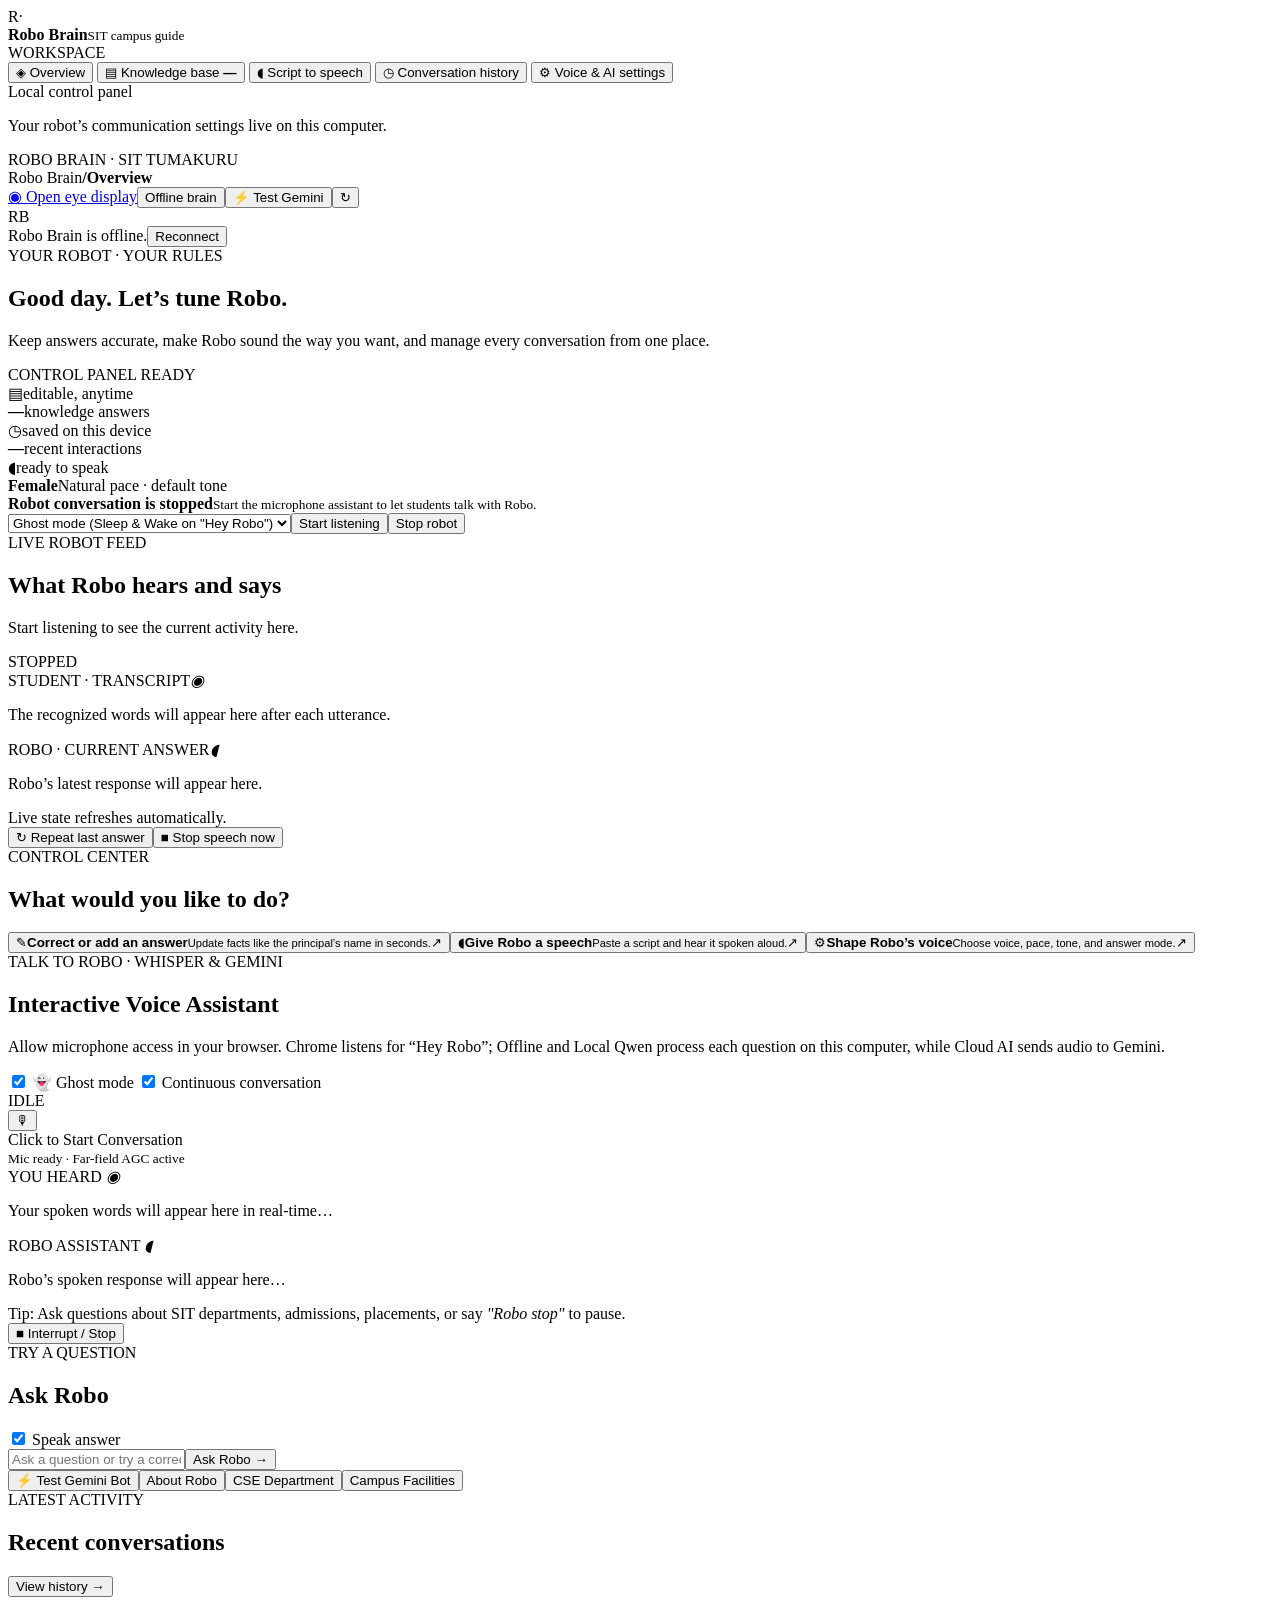
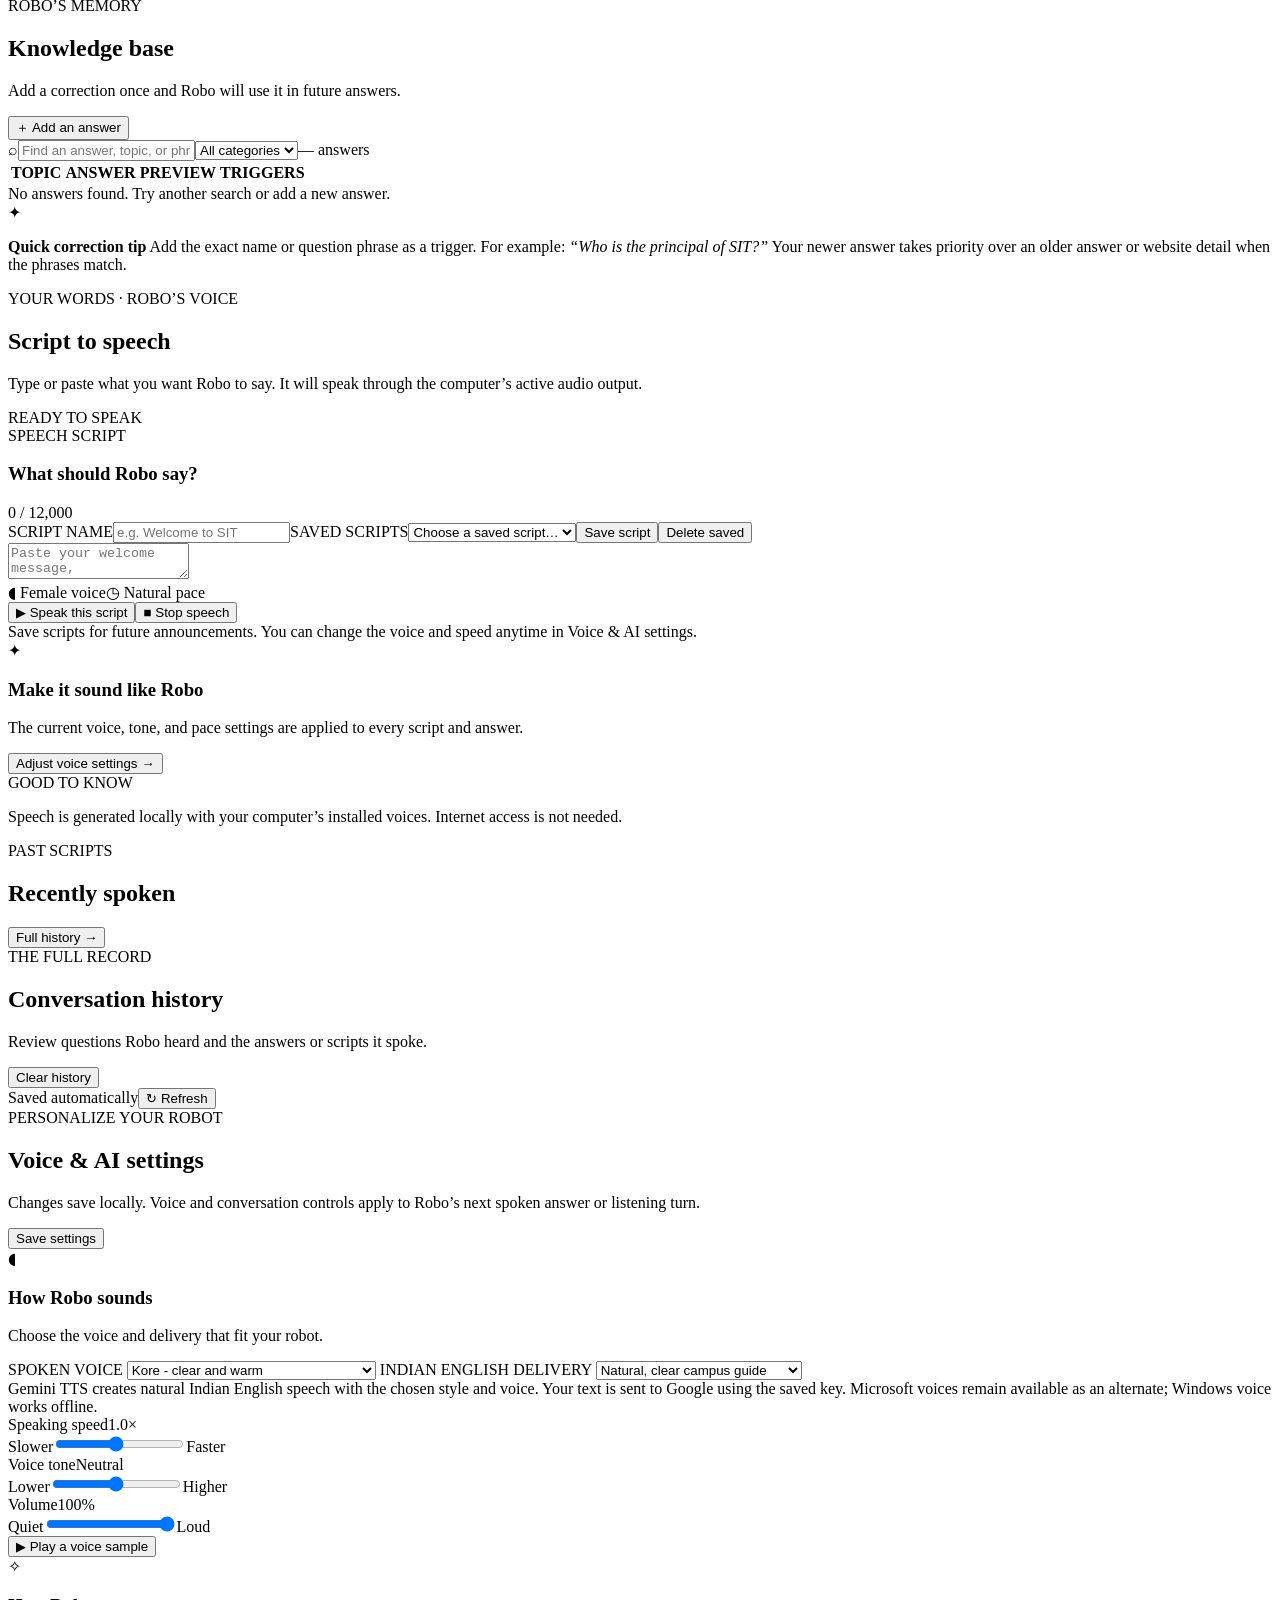
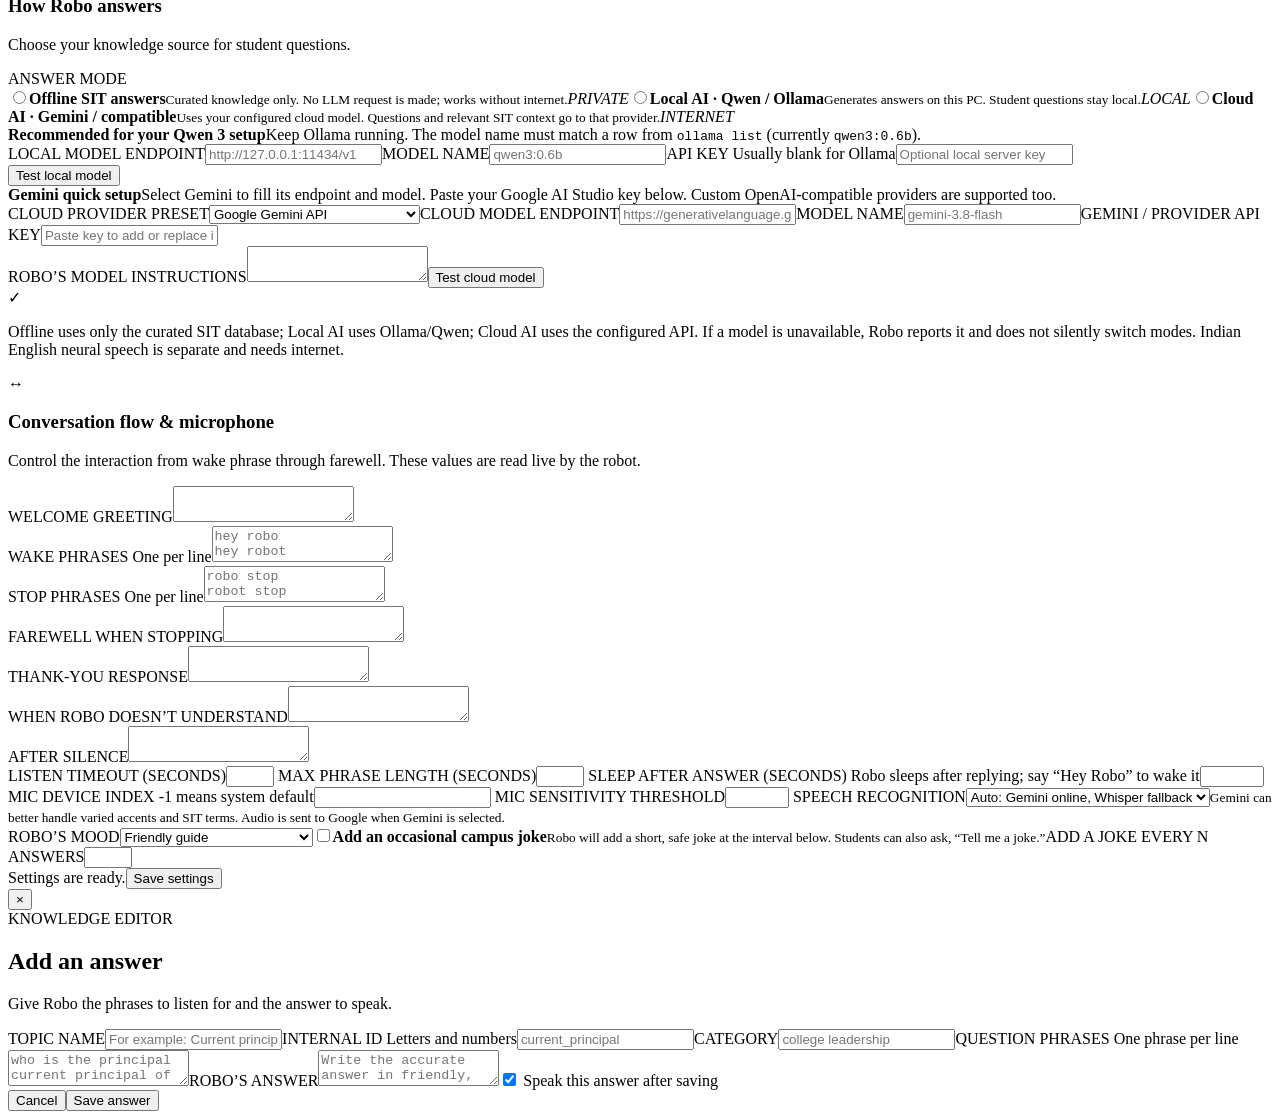
==== web/index.html @ 5201b81a "Fix browser microphone flow for local modes" ====
<!doctype html>
<html lang="en">
<head>
  <meta charset="utf-8">
  <meta name="viewport" content="width=device-width, initial-scale=1">
  <meta name="theme-color" content="#f4f7fb">
  <title>Robo Brain · SIT Campus Guide</title>
  <link rel="preconnect" href="https://fonts.googleapis.com">
  <link rel="preconnect" href="https://fonts.gstatic.com" crossorigin>
  <link href="https://fonts.googleapis.com/css2?family=Inter:wght@400;500;600;700;800&display=swap" rel="stylesheet">
  <link rel="stylesheet" href="/styles.css">
  <link rel="stylesheet" href="/theme.css">
</head>
<body>
  <div class="shell">
    <aside class="sidebar">
      <div class="brand"><div class="brand-mark">R<span>·</span></div><div><strong>Robo Brain</strong><small>SIT campus guide</small></div></div>
      <div class="side-label">WORKSPACE</div>
      <nav class="nav">
        <button class="nav-item active" data-page="overview"><span class="nav-icon">◈</span> Overview</button>
        <button class="nav-item" data-page="knowledge"><span class="nav-icon">▤</span> Knowledge base <b id="knowledge-nav-count">—</b></button>
        <button class="nav-item" data-page="speak"><span class="nav-icon">◖</span> Script to speech</button>
        <button class="nav-item" data-page="history"><span class="nav-icon">◷</span> Conversation history</button>
        <button class="nav-item" data-page="settings"><span class="nav-icon">⚙</span> Voice & AI settings</button>
      </nav>
      <div class="sidebar-bottom"><div class="local-mark"><i></i> Local control panel</div><p>Your robot’s communication settings live on this computer.</p><div class="sidebar-foot">ROBO BRAIN <span>·</span> SIT TUMAKURU</div></div>
    </aside>

    <main class="main">
      <header class="topbar"><div class="crumb"><span>Robo Brain</span><b>/</b><strong id="crumb-page">Overview</strong></div><div class="top-actions"><a class="secondary-button" href="/eyes" target="_blank" rel="noopener">◉ Open eye display</a><button class="mode-badge" id="mode-badge" title="Click to switch between Online (Gemini AI) and Offline mode"><i></i> Offline brain</button><button class="quick-test-btn" id="quick-test-gemini-btn" title="Send a live test ping to Gemini API">⚡ Test Gemini</button><button class="icon-button" id="refresh-btn" title="Refresh dashboard">↻</button><div class="avatar">RB</div></div></header>
      <div class="connection-banner hidden" id="connection-banner" role="status"><span class="connection-led"></span><span id="connection-message">Robo Brain is offline.</span><button id="connection-retry" type="button">Reconnect</button></div>
      <div class="content">
        <section class="page active" id="page-overview">
          <div class="welcome-row"><div><div class="eyebrow">YOUR ROBOT · YOUR RULES</div><h1>Good day. <span>Let’s tune Robo.</span></h1><p class="lead">Keep answers accurate, make Robo sound the way you want, and manage every conversation from one place.</p></div><div class="orb-wrap"><div class="orb"><div class="orb-eye left"></div><div class="orb-eye right"></div><div class="orb-smile"></div></div><span class="orb-tag" id="robot-status-badge"><i></i> CONTROL PANEL READY</span></div></div>

          <div class="stat-grid"><article class="stat-card"><div class="stat-top"><span class="stat-icon lavender">▤</span><span class="stat-note">editable, anytime</span></div><strong id="stat-knowledge">—</strong><span>knowledge answers</span><div class="stat-line"><i></i></div></article><article class="stat-card"><div class="stat-top"><span class="stat-icon mint">◷</span><span class="stat-note">saved on this device</span></div><strong id="stat-history">—</strong><span>recent interactions</span><div class="stat-line mint-line"><i></i></div></article><article class="stat-card"><div class="stat-top"><span class="stat-icon peach">◖</span><span class="stat-note">ready to speak</span></div><strong id="stat-voice">Female</strong><span id="stat-voice-detail">Natural pace · default tone</span><div class="stat-line peach-line"><i></i></div></article></div>
          <div class="runtime-card"><div class="runtime-indicator" id="runtime-indicator"><span></span></div><div class="runtime-copy"><strong id="runtime-title">Robot conversation is stopped</strong><small id="runtime-detail">Start the microphone assistant to let students talk with Robo.</small></div><select id="robot-run-mode" aria-label="Robot listening mode"><option value="ghost" selected>Ghost mode (Sleep &amp; Wake on "Hey Robo")</option><option value="voice">Hands-free voice</option><option value="ptt">Push to talk</option></select><button class="primary-button" id="robot-start">Start listening</button><button class="secondary-button hidden" id="robot-stop">Stop robot</button></div>
          <div class="live-monitor"><div class="live-monitor-head"><div><div class="eyebrow">LIVE ROBOT FEED</div><h2>What Robo hears and says</h2><p id="live-detail">Start listening to see the current activity here.</p></div><div class="live-phase" id="live-phase"><i></i><span>STOPPED</span></div></div><div class="live-columns"><article class="live-pane"><div class="live-pane-label"><span>STUDENT · TRANSCRIPT</span><i>◉</i></div><p id="live-transcript">The recognized words will appear here after each utterance.</p></article><article class="live-pane answer-pane"><div class="live-pane-label"><span>ROBO · CURRENT ANSWER</span><i>◖</i></div><strong id="live-title"></strong><p id="live-answer">Robo’s latest response will appear here.</p></article></div><div class="live-monitor-actions"><span id="live-updated">Live state refreshes automatically.</span><div class="live-actions"><button class="secondary-button hidden" id="repeat-answer">↻ Repeat last answer</button><button class="danger-button hidden" id="abort-speech">■ Stop speech now</button></div></div></div>
          <div class="section-head"><div><div class="eyebrow">CONTROL CENTER</div><h2>What would you like to do?</h2></div></div>
          <div class="action-grid"><button class="action-card" data-go="knowledge"><span class="action-icon violet">✎</span><span><strong>Correct or add an answer</strong><small>Update facts like the principal’s name in seconds.</small></span><span class="arrow">↗</span></button><button class="action-card" data-go="speak"><span class="action-icon blue">◖</span><span><strong>Give Robo a speech</strong><small>Paste a script and hear it spoken aloud.</small></span><span class="arrow">↗</span></button><button class="action-card" data-go="settings"><span class="action-icon coral">⚙</span><span><strong>Shape Robo’s voice</strong><small>Choose voice, pace, tone, and answer mode.</small></span><span class="arrow">↗</span></button></div>
                    <div class="voice-assistant-card" id="voice-assistant-card">
            <div class="voice-card-head">
              <div>
                <div class="eyebrow">TALK TO ROBO · WHISPER &amp; GEMINI</div>
                <h2>Interactive Voice Assistant</h2>
                <p>Allow microphone access in your browser. Chrome listens for “Hey Robo”; Offline and Local Qwen process each question on this computer, while Cloud AI sends audio to Gemini.</p>
              </div>
              <div class="voice-header-actions">
                <label class="ghost-toggle" title="Sleep silently until 'Hey Robo' is detected">
                  <input type="checkbox" id="ghost-mode-toggle" checked>
                  <span class="toggle-track"></span> 👻 Ghost mode
                </label>
                <label class="continuous-toggle" title="Keep conversation active without clicking">
                  <input type="checkbox" id="continuous-voice-toggle" checked>
                  <span class="toggle-track"></span> Continuous conversation
                </label>
                <div class="voice-badge" id="voice-status-badge"><i></i> <span>IDLE</span></div>
              </div>
            </div>

            <div class="voice-center">
              <button class="voice-mic-hero" id="voice-mic-hero" aria-label="Microphone Voice Assistant">
                <div class="voice-mic-rings"></div>
                <div class="voice-mic-core">
                  <span class="voice-mic-icon">🎙</span>
                </div>
              </button>
              <div class="voice-status-label" id="voice-status-label">Click to Start Conversation</div>
              <div class="voice-vu-container" id="voice-vu-container" title="Audio sensitivity / Far-field speech level">
                <div class="voice-vu-meter"><div class="voice-vu-fill" id="voice-vu-fill"></div></div>
                <small id="voice-vu-text">Mic ready · Far-field AGC active</small>
              </div>
            </div>

            <div class="voice-bubbles">
              <div class="voice-bubble user-bubble" id="voice-user-bubble">
                <div class="bubble-tag"><span>YOU HEARD</span> <i>◉</i></div>
                <p id="voice-user-text">Your spoken words will appear here in real-time…</p>
              </div>
              <div class="voice-bubble bot-bubble" id="voice-bot-bubble">
                <div class="bubble-tag"><span>ROBO ASSISTANT</span> <i>◖</i></div>
                <p id="voice-bot-text">Robo’s spoken response will appear here…</p>
                <div class="voice-speaking-wave hidden" id="voice-speaking-wave">
                  <span></span><span></span><span></span><span></span><span></span>
                </div>
              </div>
            </div>

            <div class="voice-bottom-bar">
              <div class="voice-hint">Tip: Ask questions about SIT departments, admissions, placements, or say <em>"Robo stop"</em> to pause.</div>
              <div class="voice-actions-row">
                <button class="danger-button hidden" id="voice-interrupt-btn">■ Interrupt / Stop</button>
              </div>
            </div>
            <audio id="voice-player" preload="auto" class="hidden"></audio>
          </div>

          <div class="quick-chat"><div class="quick-chat-head"><div><div class="eyebrow">TRY A QUESTION</div><h2>Ask Robo</h2></div><label class="speak-toggle"><input type="checkbox" id="ask-speak" checked><span class="toggle-track"></span> Speak answer</label></div><form id="ask-form"><input id="ask-input" autocomplete="off" placeholder="Ask a question or try a correction…"><button class="primary-button" id="ask-button">Ask Robo <span>→</span></button></form><div class="quick-ask-pills"><button type="button" class="quick-chip highlight" id="ask-test-gemini-btn">⚡ Test Gemini Bot</button><button type="button" class="quick-chip" data-q="What is Robo's purpose as SIT campus guide?">About Robo</button><button type="button" class="quick-chip" data-q="Tell me about CSE department at SIT Tumakuru">CSE Department</button><button type="button" class="quick-chip" data-q="What are key facilities available at SIT Tumakuru?">Campus Facilities</button></div><div class="ask-result hidden" id="ask-result"></div></div>
          <div class="section-head history-head"><div><div class="eyebrow">LATEST ACTIVITY</div><h2>Recent conversations</h2></div><button class="text-link" data-go="history">View history <span>→</span></button></div>
          <div class="recent-list" id="recent-list"></div>
        </section>

        <section class="page" id="page-knowledge">
          <div class="page-heading"><div><div class="eyebrow">ROBO’S MEMORY</div><h1>Knowledge base</h1><p class="lead">Add a correction once and Robo will use it in future answers.</p></div><button class="primary-button" id="add-entry">＋ Add an answer</button></div>
          <div class="toolbar"><label class="searchbox"><span>⌕</span><input id="knowledge-search" placeholder="Find an answer, topic, or phrase…"></label><select id="category-filter"><option value="">All categories</option></select><span class="result-count" id="result-count">— answers</span></div>
          <div class="table-wrap"><table><thead><tr><th>TOPIC</th><th>ANSWER PREVIEW</th><th>TRIGGERS</th><th></th></tr></thead><tbody id="knowledge-rows"></tbody></table><div class="empty-state hidden" id="knowledge-empty">No answers found. Try another search or add a new answer.</div></div>
          <div class="tip-card"><span>✦</span><p><strong>Quick correction tip</strong> Add the exact name or question phrase as a trigger. For example: <em>“Who is the principal of SIT?”</em> Your newer answer takes priority over an older answer or website detail when the phrases match.</p></div>
        </section>

        <section class="page" id="page-speak">
          <div class="page-heading"><div><div class="eyebrow">YOUR WORDS · ROBO’S VOICE</div><h1>Script to speech</h1><p class="lead">Type or paste what you want Robo to say. It will speak through the computer’s active audio output.</p></div><span class="script-pill"><i></i> READY TO SPEAK</span></div>
          <div class="speech-layout"><div class="speech-card"><div class="card-head"><div><span class="card-kicker">SPEECH SCRIPT</span><h3>What should Robo say?</h3></div><span class="char-count" id="char-count">0 / 12,000</span></div><div class="saved-script-tools"><label class="script-name-field"><span class="field-label">SCRIPT NAME</span><input class="text-input" id="script-name" maxlength="120" placeholder="e.g. Welcome to SIT"></label><label class="script-name-field"><span class="field-label">SAVED SCRIPTS</span><select class="text-input" id="saved-scripts"><option value="">Choose a saved script…</option></select></label><button class="secondary-button" id="save-script">Save script</button><button class="secondary-button" id="delete-script">Delete saved</button></div><textarea id="speech-text" maxlength="12000" placeholder="Paste your welcome message, announcement, event script, or any text you want Robo to say…"></textarea><div class="speech-controls"><div class="speech-meta"><span>◖ <span id="speech-voice-name">Female voice</span></span><span>◷ <span id="speech-speed-name">Natural pace</span></span></div><button class="primary-button speak-button" id="speak-script"><span>▶</span> Speak this script</button><button class="danger-button hidden" id="abort-script-speech">■ Stop speech</button></div><div class="speech-hint">Save scripts for future announcements. You can change the voice and speed anytime in Voice & AI settings.</div></div><aside class="speech-side"><div class="side-card"><span class="side-card-icon">✦</span><h3>Make it sound like Robo</h3><p>The current voice, tone, and pace settings are applied to every script and answer.</p><button class="text-link" data-go="settings">Adjust voice settings <span>→</span></button></div><div class="side-card pale"><div class="eyebrow">GOOD TO KNOW</div><p>Speech is generated locally with your computer’s installed voices. Internet access is not needed.</p></div></aside></div>
          <div class="section-head history-head"><div><div class="eyebrow">PAST SCRIPTS</div><h2>Recently spoken</h2></div><button class="text-link" data-go="history">Full history <span>→</span></button></div><div class="recent-list" id="script-recent-list"></div>
        </section>

        <section class="page" id="page-history">
          <div class="page-heading"><div><div class="eyebrow">THE FULL RECORD</div><h1>Conversation history</h1><p class="lead">Review questions Robo heard and the answers or scripts it spoke.</p></div><button class="secondary-button" id="clear-history">Clear history</button></div>
          <div class="history-toolbar"><span class="history-live"><i></i> Saved automatically</span><button class="icon-button" id="history-refresh">↻ Refresh</button></div>
          <div class="history-list" id="history-list"></div>
        </section>

        <section class="page" id="page-settings">
          <div class="page-heading"><div><div class="eyebrow">PERSONALIZE YOUR ROBOT</div><h1>Voice & AI settings</h1><p class="lead">Changes save locally. Voice and conversation controls apply to Robo’s next spoken answer or listening turn.</p></div><button class="primary-button" id="save-settings">Save settings</button></div>
          <div class="settings-grid">
            <article class="settings-card"><div class="settings-title"><span class="action-icon blue">◖</span><div><h3>How Robo sounds</h3><p>Choose the voice and delivery that fit your robot.</p></div></div>
              <label class="field-label" for="tts-voice">SPOKEN VOICE</label>
              <select class="text-input" id="tts-voice">
                <optgroup label="Gemini natural voices">
                  <option value="gemini:Kore">Kore - clear and warm</option><option value="gemini:Aoede">Aoede - gentle and breezy</option><option value="gemini:Charon">Charon - composed and informative</option><option value="gemini:Puck">Puck - friendly and upbeat</option><option value="gemini:Zephyr">Zephyr - bright and clear</option><option value="gemini:Sulafat">Sulafat - warm and steady</option><option value="gemini:Schedar">Schedar - even and calm</option><option value="gemini:Achird">Achird - friendly and natural</option>
                </optgroup>
                <optgroup label="Microsoft Indian English voices">
                  <option value="edge:en-IN-AaravNeural" data-gender="male">Aarav - Male</option><option value="edge:en-IN-AashiNeural" data-gender="female">Aashi - Female</option><option value="edge:en-IN-AartiNeural" data-gender="female">Aarti - Female</option><option value="edge:en-IN-AnanyaNeural" data-gender="female">Ananya - Female</option><option value="edge:en-IN-ArjunNeural" data-gender="male">Arjun - Male</option><option value="edge:en-IN-KavyaNeural" data-gender="female">Kavya - Female</option><option value="edge:en-IN-KunalNeural" data-gender="male">Kunal - Male</option><option value="edge:en-IN-NeerjaNeural" data-gender="female">Neerja - Female</option><option value="edge:en-IN-PrabhatNeural" data-gender="male">Prabhat - Male</option><option value="edge:en-IN-RehaanNeural" data-gender="male">Rehaan - Male</option>
                </optgroup>
                <option value="system">Windows system voice - Offline</option>
              </select>
              <label class="field-label" for="tts-style">INDIAN ENGLISH DELIVERY</label>
              <select class="text-input" id="tts-style"><option value="indian_clear">Natural, clear campus guide</option><option value="indian_warm">Warm and conversational</option><option value="campus_formal">Formal campus announcement</option><option value="indian_cheerful">Cheerful welcome</option></select>
              <div class="field-help">Gemini TTS creates natural Indian English speech with the chosen style and voice. Your text is sent to Google using the saved key. Microsoft voices remain available as an alternate; Windows voice works offline.</div>
              <div class="range-field"><div class="range-head"><label for="speed-range">Speaking speed</label><span class="range-value" id="speed-value">1.0×</span></div><div class="range-labels"><span>Slower</span><input id="speed-range" type="range" min="0.65" max="1.4" step="0.05" value="1"><span>Faster</span></div></div>
              <div class="range-field"><div class="range-head"><label for="pitch-range">Voice tone</label><span class="range-value" id="pitch-value">Neutral</span></div><div class="range-labels"><span>Lower</span><input id="pitch-range" type="range" min="-10" max="10" step="1" value="0"><span>Higher</span></div></div>
              <div class="range-field"><div class="range-head"><label for="volume-range">Volume</label><span class="range-value" id="volume-value">100%</span></div><div class="range-labels"><span>Quiet</span><input id="volume-range" type="range" min="20" max="100" step="5" value="100"><span>Loud</span></div></div>
              <button class="outline-button" id="test-voice">▶ Play a voice sample</button>
            </article>
            <article class="settings-card"><div class="settings-title"><span class="action-icon coral">✧</span><div><h3>How Robo answers</h3><p>Choose your knowledge source for student questions.</p></div></div>
              <label class="field-label">ANSWER MODE</label><div class="mode-options"><label class="mode-option"><input type="radio" name="answer-mode" value="offline"><span><b>Offline SIT answers</b><small>Curated knowledge only. No LLM request is made; works without internet.</small></span><em>PRIVATE</em></label><label class="mode-option"><input type="radio" name="answer-mode" value="local"><span><b>Local AI · Qwen / Ollama</b><small>Generates answers on this PC. Student questions stay local.</small></span><em>LOCAL</em></label><label class="mode-option"><input type="radio" name="answer-mode" value="online"><span><b>Cloud AI · Gemini / compatible</b><small>Uses your configured cloud model. Questions and relevant SIT context go to that provider.</small></span><em>INTERNET</em></label></div>
              <div id="local-fields" class="online-fields hidden"><div class="provider-callout local-callout"><b>Recommended for your Qwen 3 setup</b><span>Keep Ollama running. The model name must match a row from <code>ollama list</code> (currently <code>qwen3:0.6b</code>).</span></div><label class="field-label">LOCAL MODEL ENDPOINT</label><input id="local-url" class="text-input" placeholder="http://127.0.0.1:11434/v1"><label class="field-label">MODEL NAME</label><input id="local-model" class="text-input" placeholder="qwen3:0.6b"><label class="field-label">API KEY <span class="field-help">Usually blank for Ollama</span></label><input id="local-key" class="text-input" type="password" autocomplete="new-password" placeholder="Optional local server key"><div class="key-status" id="local-key-status"></div><button class="secondary-button" id="test-local">Test local model</button></div>
              <div id="online-fields" class="online-fields hidden"><div class="provider-callout"><b>Gemini quick setup</b><span>Select Gemini to fill its endpoint and model. Paste your Google AI Studio key below. Custom OpenAI-compatible providers are supported too.</span></div><label class="field-label">CLOUD PROVIDER PRESET</label><select id="cloud-provider" class="text-input"><option value="gemini">Google Gemini API</option><option value="custom">Custom OpenAI-compatible API</option></select><label class="field-label">CLOUD MODEL ENDPOINT</label><input id="online-url" class="text-input" placeholder="https://generativelanguage.googleapis.com/v1beta/openai"><label class="field-label">MODEL NAME</label><input id="online-model" class="text-input" placeholder="gemini-3.8-flash"><label class="field-label">GEMINI / PROVIDER API KEY</label><input id="online-key" class="text-input" type="password" autocomplete="new-password" placeholder="Paste key to add or replace it"><div class="key-status" id="key-status"></div><label class="field-label">ROBO’S MODEL INSTRUCTIONS</label><textarea class="prompt-input" id="system-prompt" maxlength="12000"></textarea><button class="secondary-button" id="test-online">Test cloud model</button></div>
              <div class="offline-note" id="offline-note"><span>✓</span><p>Offline uses only the curated SIT database; Local AI uses Ollama/Qwen; Cloud AI uses the configured API. If a model is unavailable, Robo reports it and does not silently switch modes. Indian English neural speech is separate and needs internet.</p></div>
            </article>
            <article class="settings-card conversation-settings"><div class="settings-title"><span class="action-icon violet">↔</span><div><h3>Conversation flow & microphone</h3><p>Control the interaction from wake phrase through farewell. These values are read live by the robot.</p></div></div>
              <div class="conversation-fields">
                <div><label class="field-label" for="welcome-text">WELCOME GREETING</label><textarea class="flow-input" id="welcome-text" maxlength="2000"></textarea></div>
                <div><label class="field-label" for="wake-phrases">WAKE PHRASES <span class="field-help">One per line</span></label><textarea class="flow-input short" id="wake-phrases" placeholder="hey robo&#10;hey robot"></textarea></div>
                <div><label class="field-label" for="stop-phrases">STOP PHRASES <span class="field-help">One per line</span></label><textarea class="flow-input short" id="stop-phrases" placeholder="robo stop&#10;robot stop"></textarea></div>
                <div><label class="field-label" for="farewell-text">FAREWELL WHEN STOPPING</label><textarea class="flow-input short" id="farewell-text" maxlength="2000"></textarea></div>
                <div><label class="field-label" for="thank-reply">THANK-YOU RESPONSE</label><textarea class="flow-input short" id="thank-reply" maxlength="2000"></textarea></div>
                <div><label class="field-label" for="no-match-reply">WHEN ROBO DOESN’T UNDERSTAND</label><textarea class="flow-input" id="no-match-reply" maxlength="2000"></textarea></div>
                <div><label class="field-label" for="pause-reply">AFTER SILENCE</label><textarea class="flow-input short" id="pause-reply" maxlength="2000"></textarea></div>
              </div>
              <div class="microphone-controls">
                <label><span class="field-label">LISTEN TIMEOUT (SECONDS)</span><input class="text-input" id="listen-timeout" type="number" min="2" max="30"></label>
                <label><span class="field-label">MAX PHRASE LENGTH (SECONDS)</span><input class="text-input" id="phrase-limit" type="number" min="2" max="30"></label>
                <label><span class="field-label">SLEEP AFTER ANSWER (SECONDS) <span class="field-help">Robo sleeps after replying; say “Hey Robo” to wake it</span></span><input class="text-input" id="sleep-after-answer" type="number" min="0" max="15" step="0.5"></label>
                <label><span class="field-label">MIC DEVICE INDEX <span class="field-help">-1 means system default</span></span><input class="text-input" id="mic-device" type="number" min="-1"></label>
                <label><span class="field-label">MIC SENSITIVITY THRESHOLD</span><input class="text-input" id="mic-threshold" type="number" min="50" max="4000"></label>
                <label><span class="field-label">SPEECH RECOGNITION</span><select class="text-input" id="transcription-provider"><option value="auto">Auto: Gemini online, Whisper fallback</option><option value="gemini">Gemini cloud transcription</option><option value="whisper">Whisper offline only</option></select><small class="endpoint-help">Gemini can better handle varied accents and SIT terms. Audio is sent to Google when Gemini is selected.</small></label>
              </div>
              <div class="personality-controls"><label class="field-label" for="robo-mood">ROBO’S MOOD</label><select id="robo-mood" class="text-input"><option value="friendly">Friendly guide</option><option value="cheerful">Cheerful and upbeat</option><option value="playful">Playful (campus-safe humor)</option></select><label class="humor-option"><input type="checkbox" id="humor-enabled"><span><strong>Add an occasional campus joke</strong><small>Robo will add a short, safe joke at the interval below. Students can also ask, “Tell me a joke.”</small></span></label><label class="field-label" for="humor-frequency">ADD A JOKE EVERY N ANSWERS</label><input class="text-input" id="humor-frequency" type="number" min="2" max="20"></div>
            </article>
          </div><div class="save-bar"><span id="save-status">Settings are ready.</span><button class="primary-button" id="save-settings-bottom">Save settings</button></div>
        </section>
      </div>
    </main>
  </div>
  <div class="modal-backdrop hidden" id="entry-modal"><form class="entry-modal" id="entry-form"><button type="button" class="modal-close" id="modal-close">×</button><div class="eyebrow">KNOWLEDGE EDITOR</div><h2 id="modal-title">Add an answer</h2><p class="modal-lead">Give Robo the phrases to listen for and the answer to speak.</p><input type="hidden" id="entry-original-id"><label class="field-label" for="entry-title">TOPIC NAME</label><input class="text-input" id="entry-title" required maxlength="120" placeholder="For example: Current principal"><label class="field-label" for="entry-id">INTERNAL ID <span class="field-help">Letters and numbers</span></label><input class="text-input" id="entry-id" required maxlength="80" pattern="[a-zA-Z0-9_-]{2,80}" placeholder="current_principal"><label class="field-label" for="entry-category">CATEGORY</label><input class="text-input" id="entry-category" maxlength="60" placeholder="college leadership"><label class="field-label" for="entry-keywords">QUESTION PHRASES <span class="field-help">One phrase per line</span></label><textarea class="keywords-input" id="entry-keywords" required placeholder="who is the principal&#10;current principal of SIT"></textarea><label class="field-label" for="entry-answer">ROBO’S ANSWER</label><textarea class="answer-input" id="entry-answer" required maxlength="5000" placeholder="Write the accurate answer in friendly, spoken language…"></textarea><label class="speak-toggle correction-speak"><input type="checkbox" id="speak-after-save" checked><span class="toggle-track"></span> Speak this answer after saving</label><div class="modal-actions"><button type="button" class="secondary-button" id="cancel-entry">Cancel</button><button type="submit" class="primary-button">Save answer</button></div></form></div>
  <div class="toast" id="toast"></div>
  <script src="/app.js"></script>
</body>
</html>
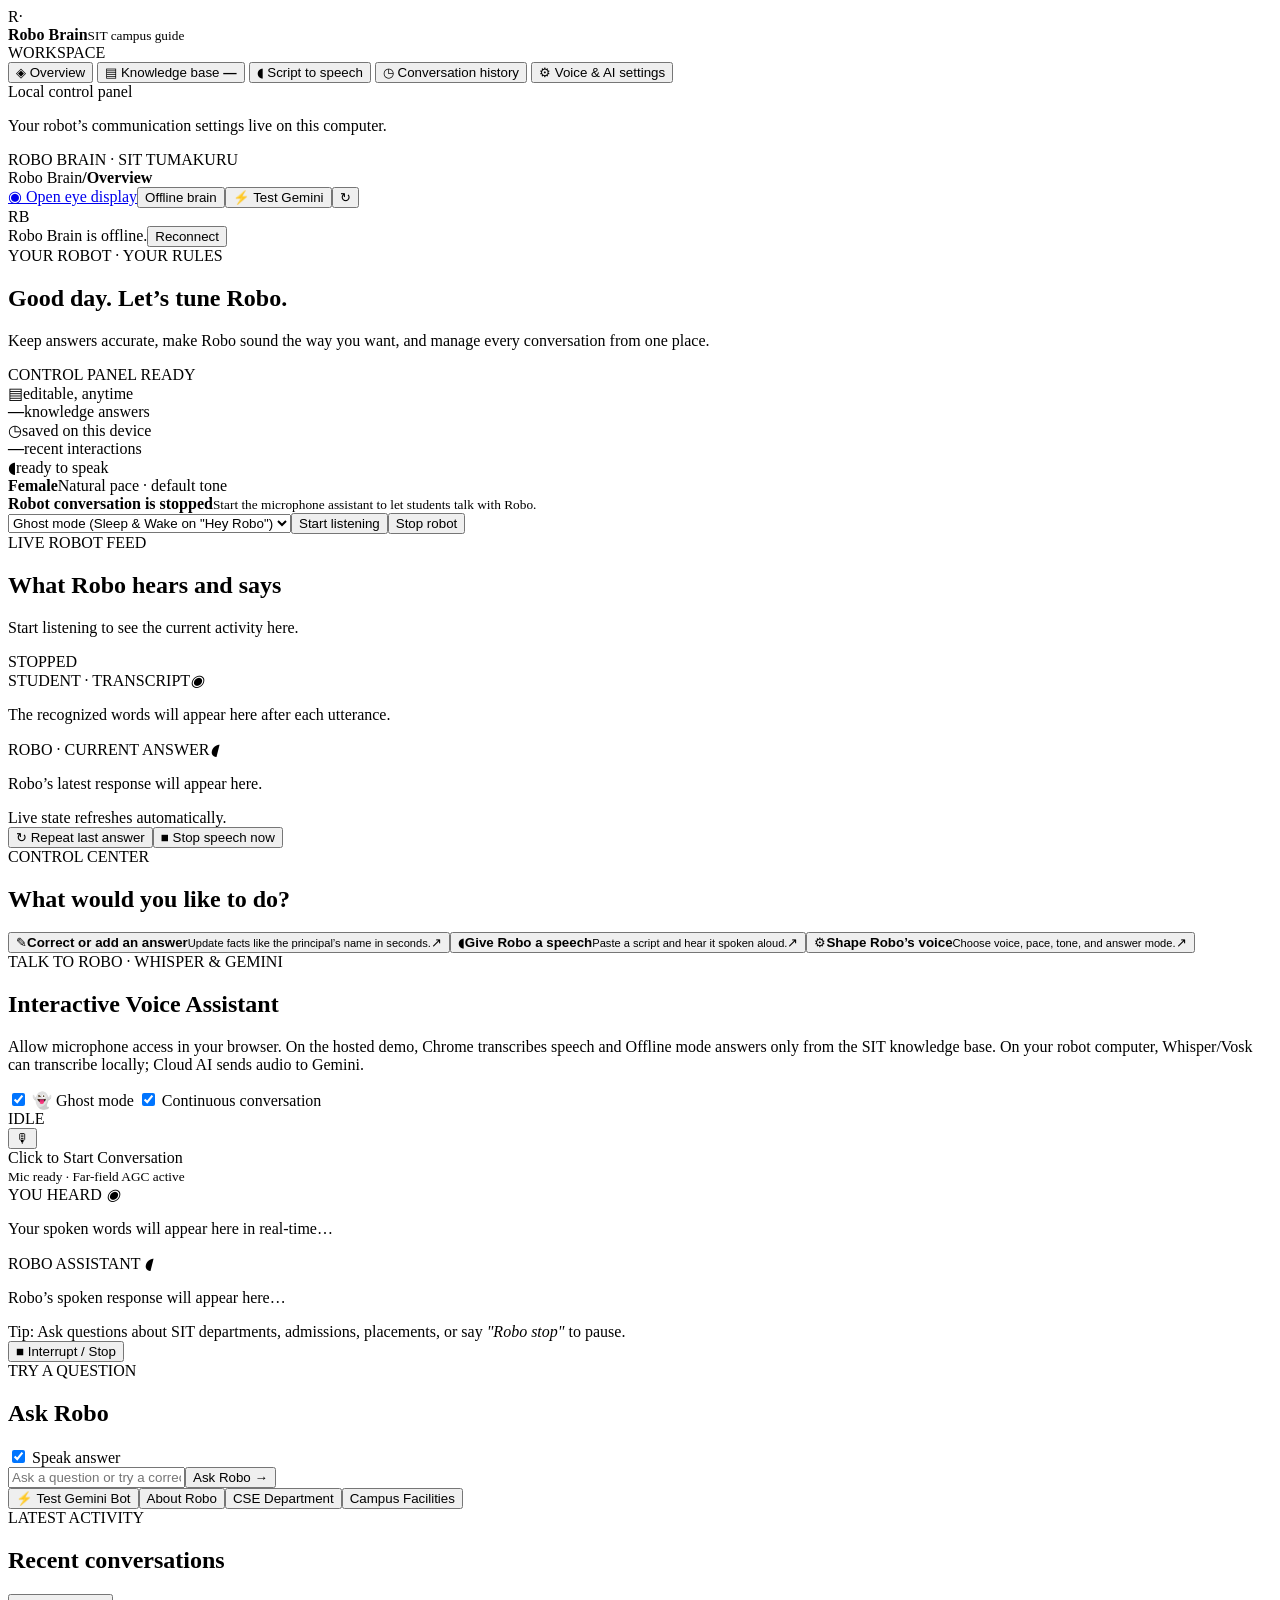
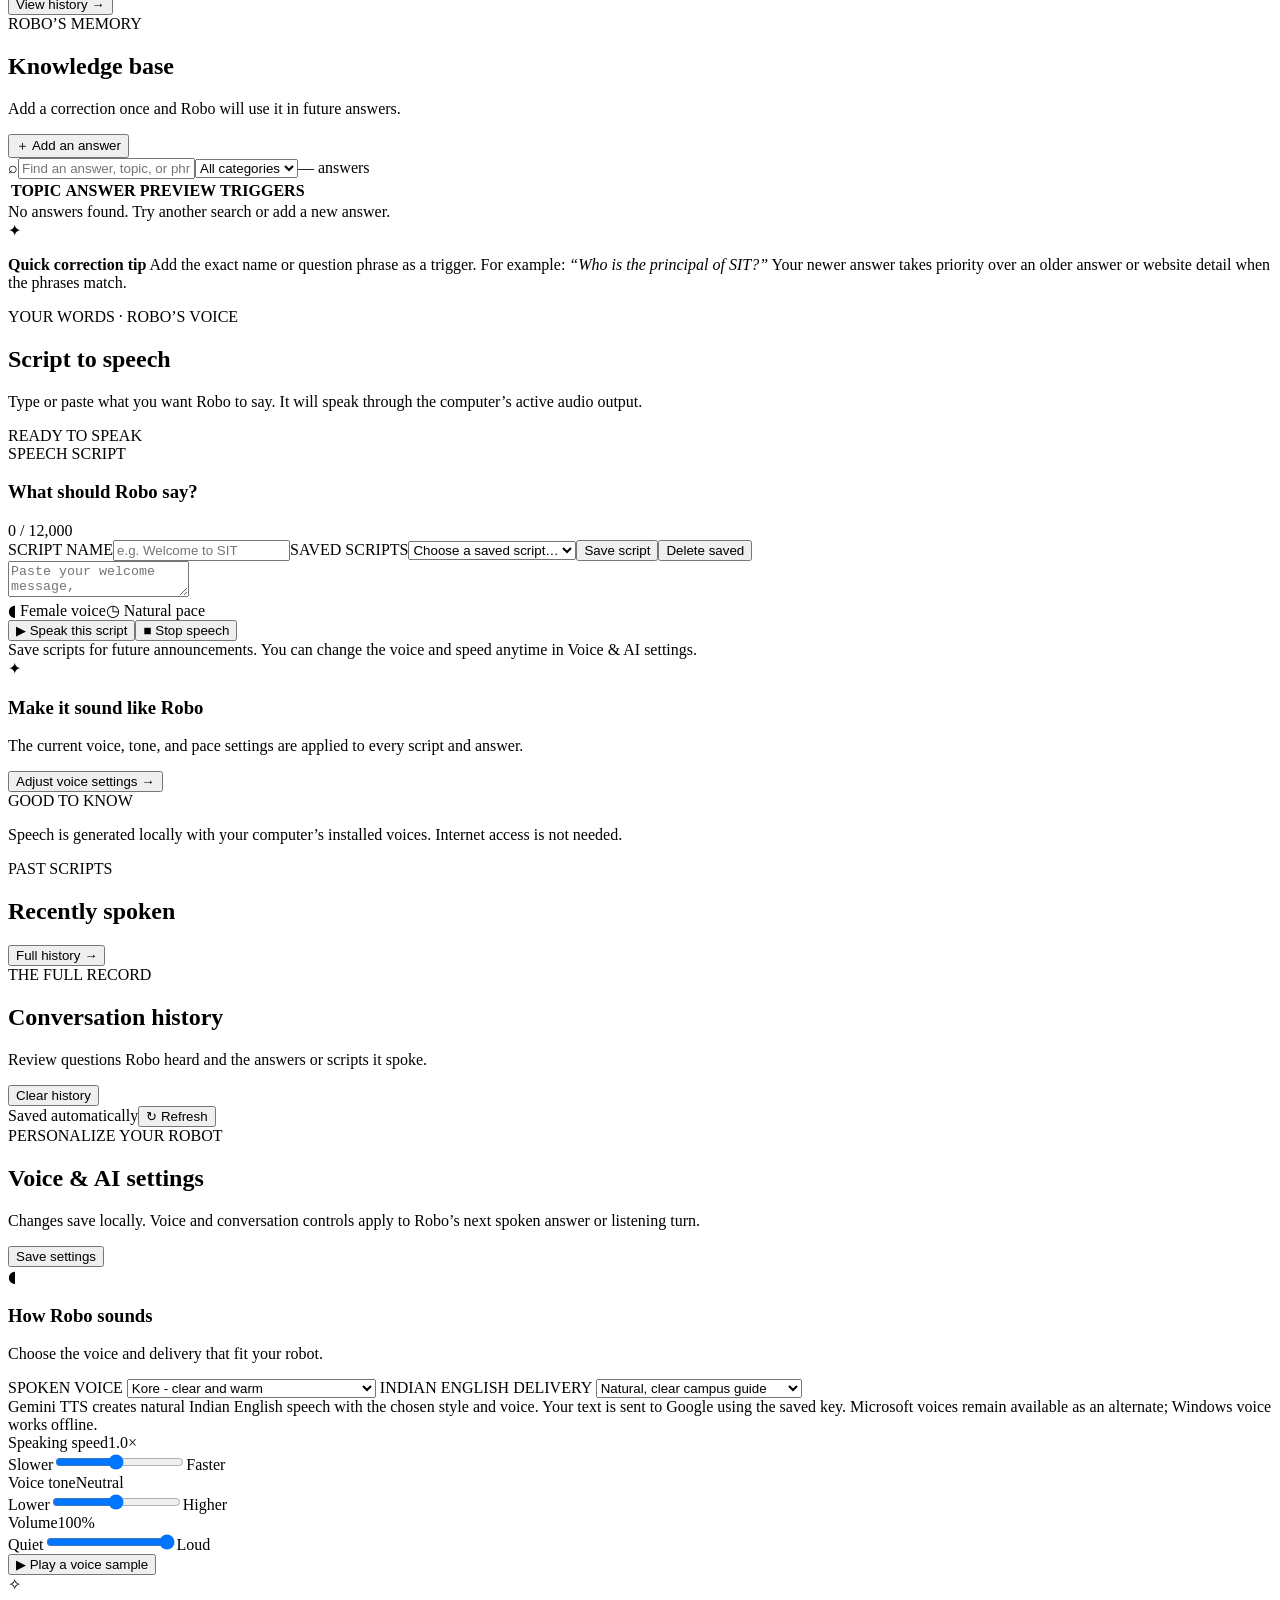
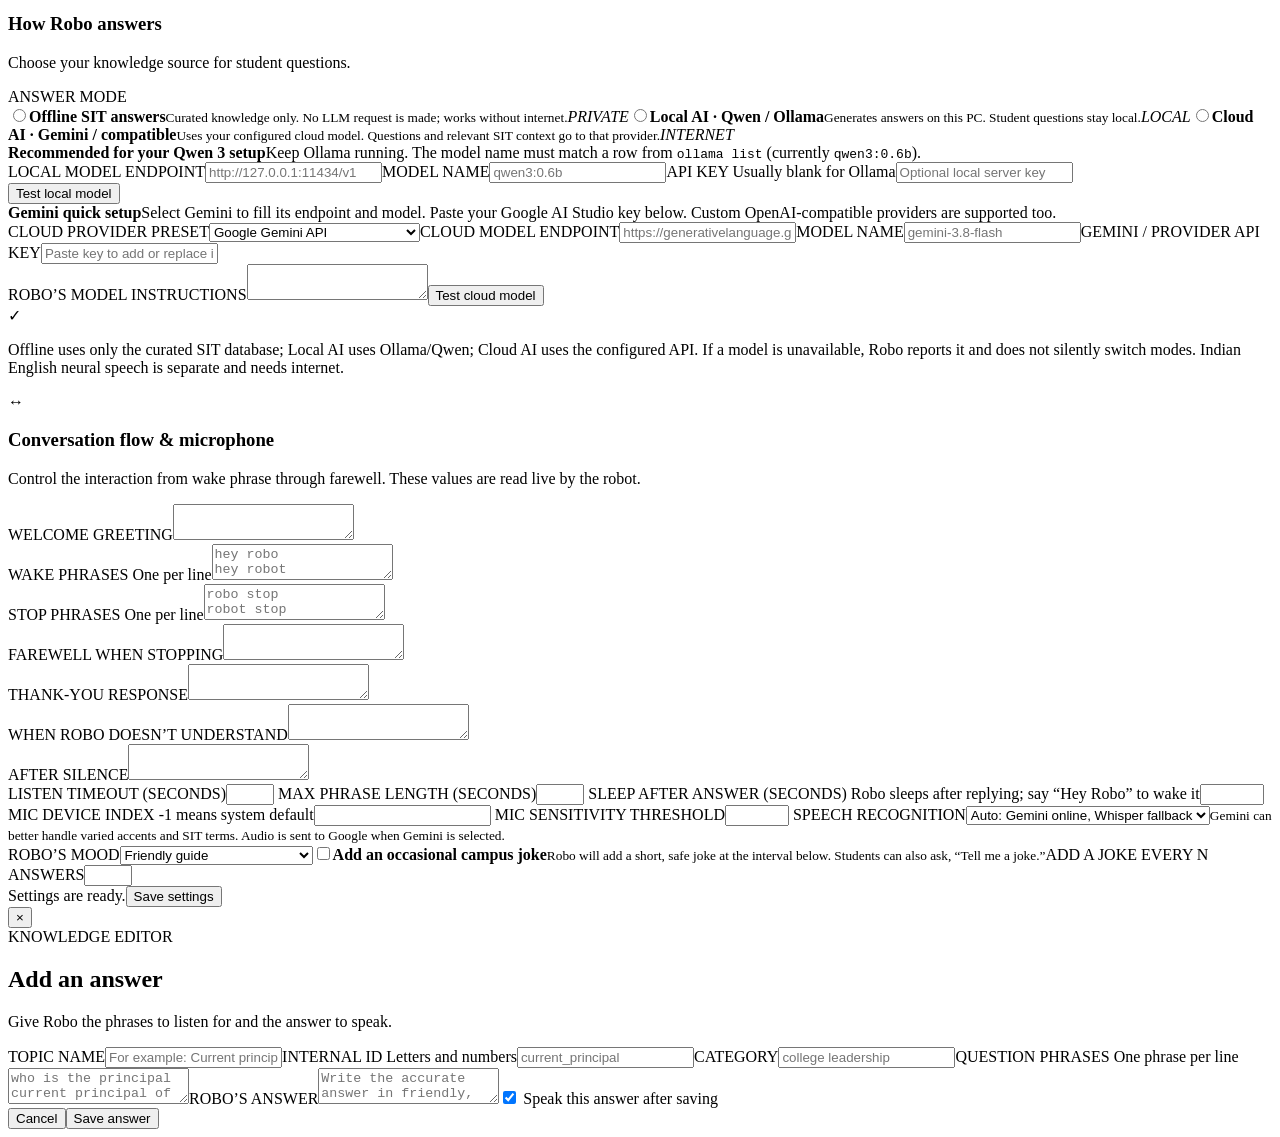
==== commit d6a1814a: "Enable hosted offline voice answers from SIT knowledge" ====
--- a/web/index.html
+++ b/web/index.html
@@ -43,7 +43,7 @@
               <div>
                 <div class="eyebrow">TALK TO ROBO · WHISPER &amp; GEMINI</div>
                 <h2>Interactive Voice Assistant</h2>
-                <p>Allow microphone access in your browser. Chrome listens for “Hey Robo”; Offline and Local Qwen process each question on this computer, while Cloud AI sends audio to Gemini.</p>
+                <p>Allow microphone access in your browser. On the hosted demo, Chrome transcribes speech and Offline mode answers only from the SIT knowledge base. On your robot computer, Whisper/Vosk can transcribe locally; Cloud AI sends audio to Gemini.</p>
               </div>
               <div class="voice-header-actions">
                 <label class="ghost-toggle" title="Sleep silently until 'Hey Robo' is detected">
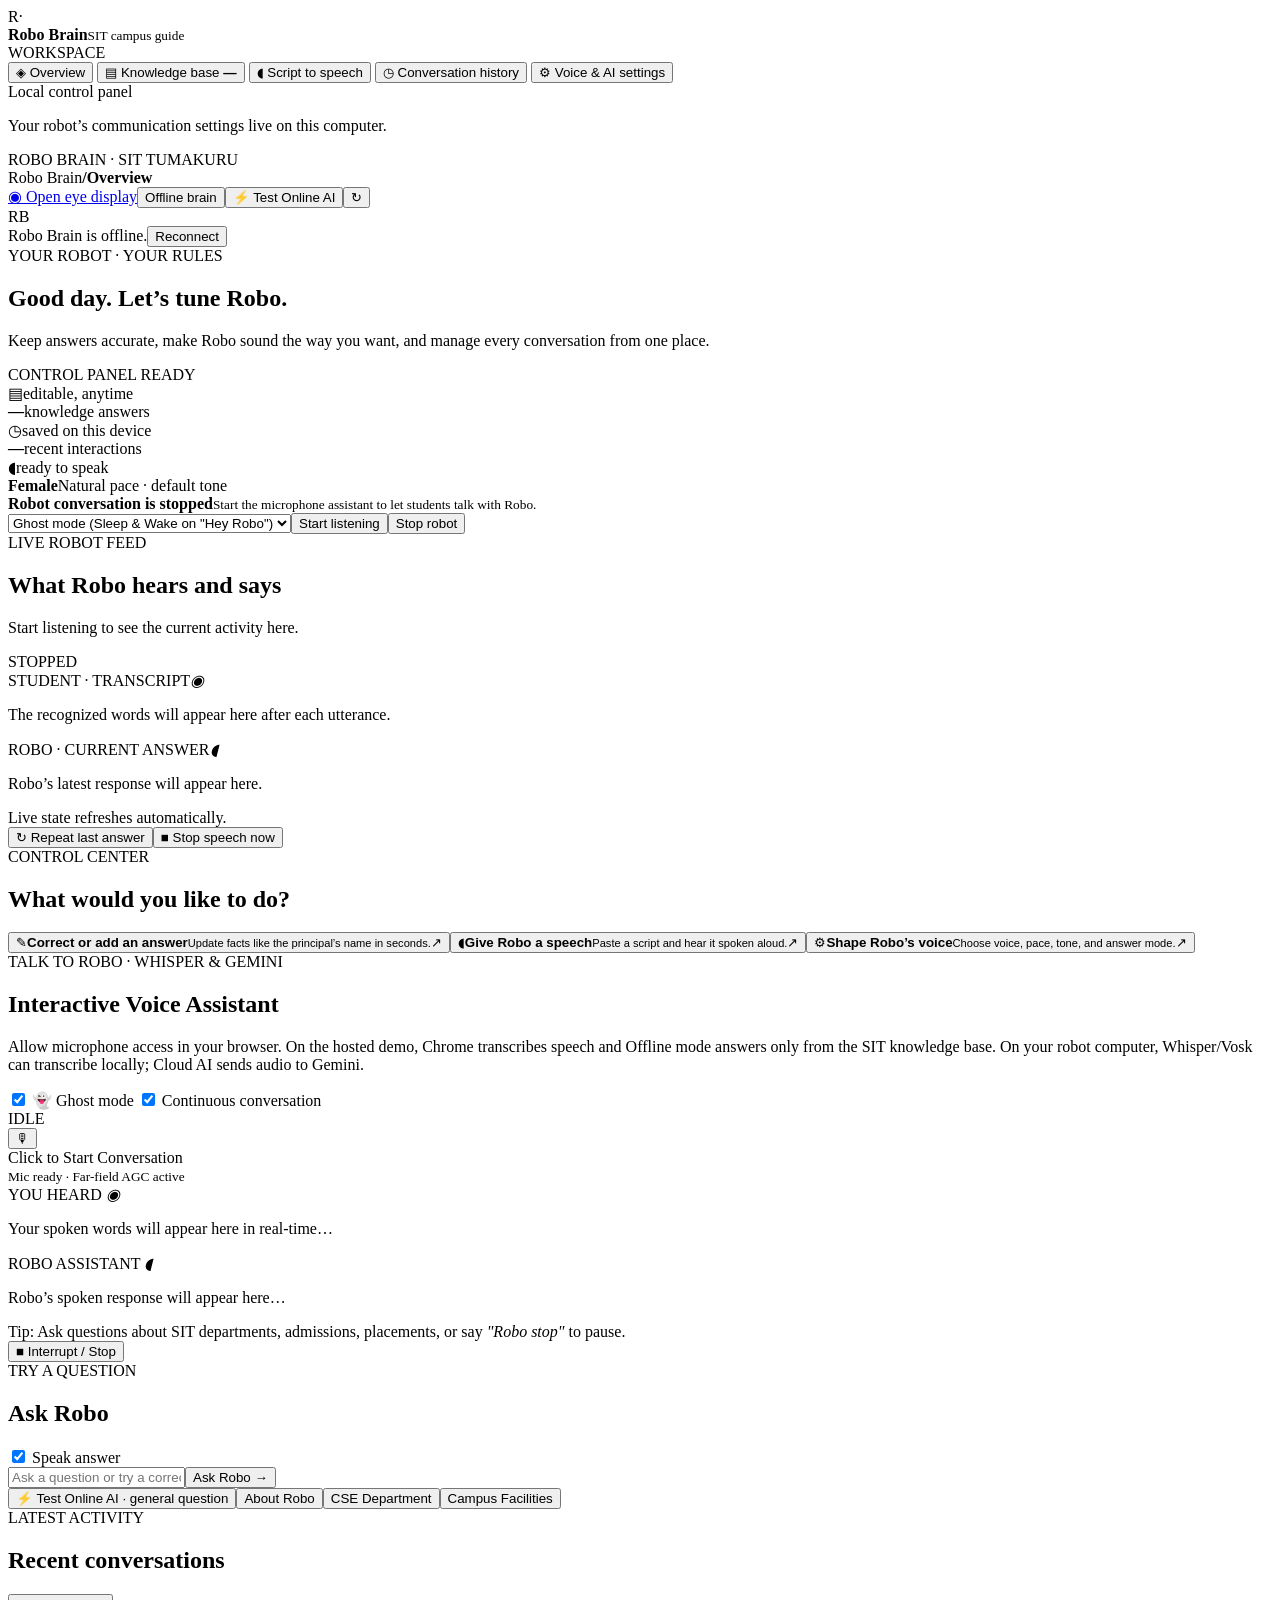
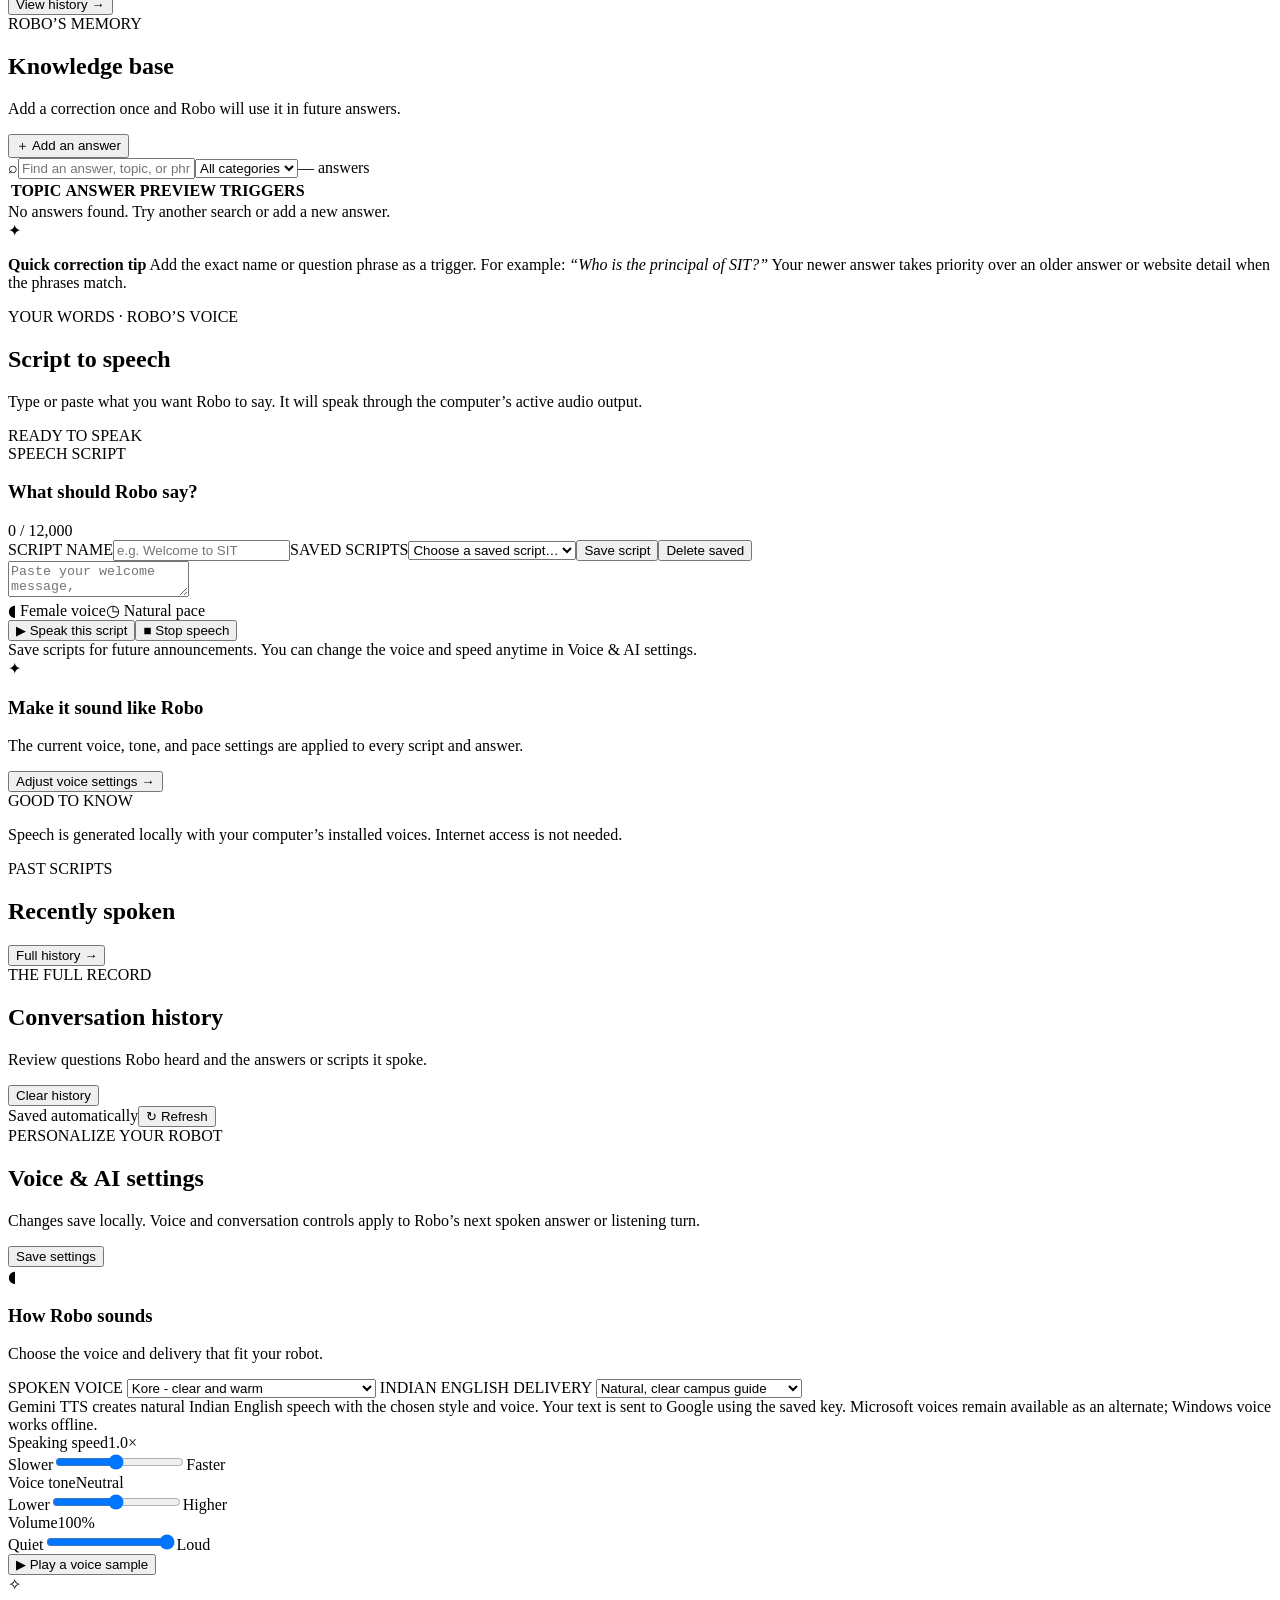
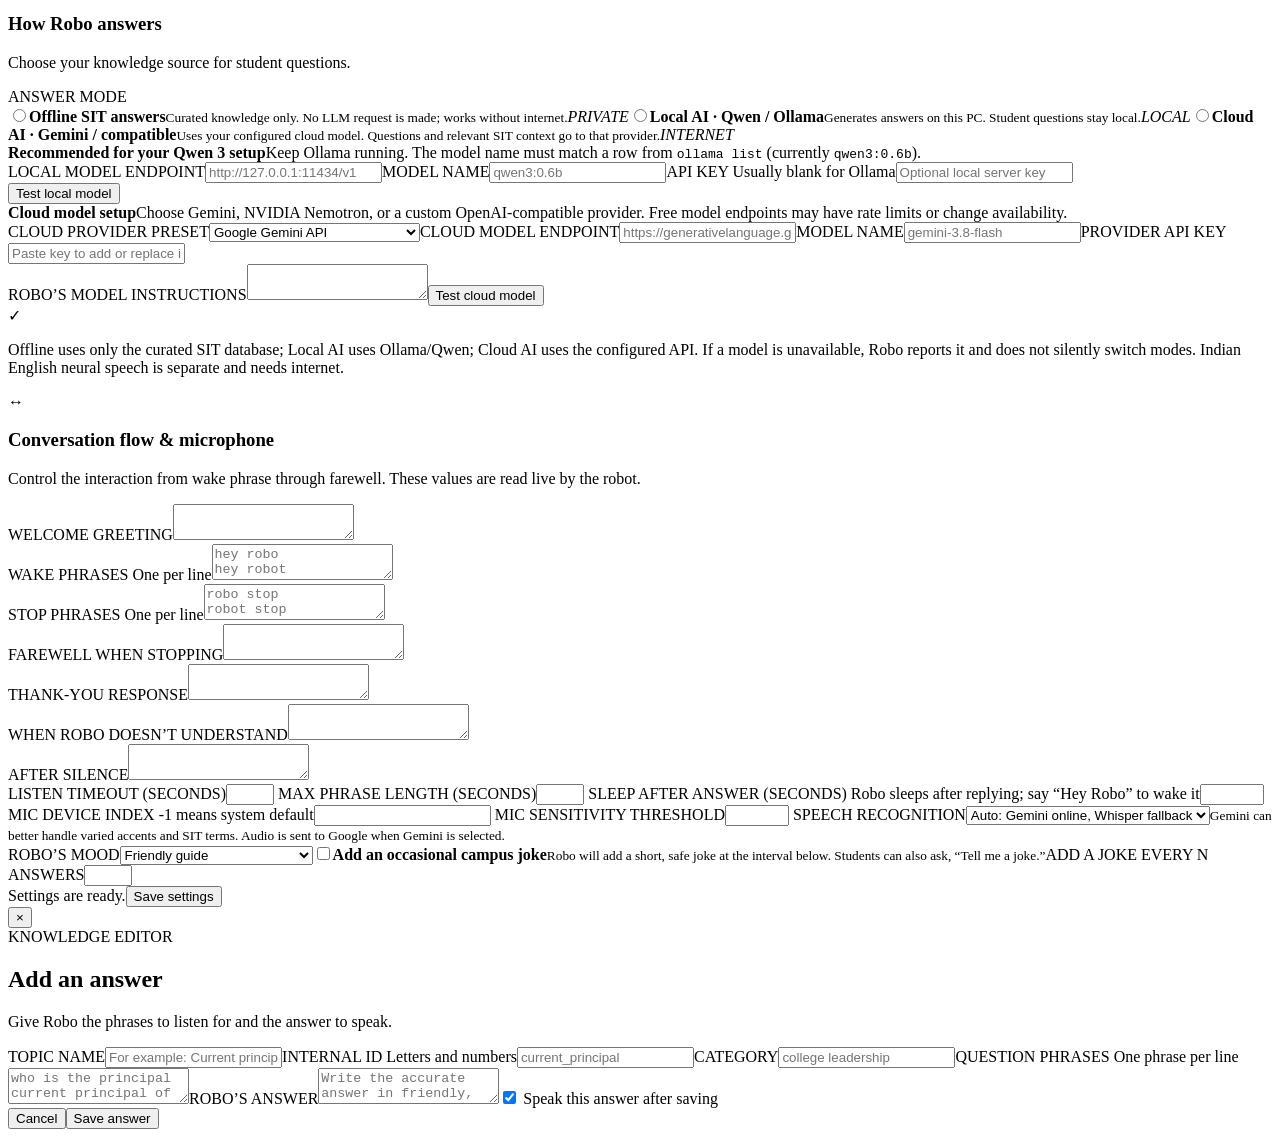
==== commit e29e52dc: "Improve online model test and add Nemotron preset" ====
--- a/web/index.html
+++ b/web/index.html
@@ -27,7 +27,7 @@
     </aside>
 
     <main class="main">
-      <header class="topbar"><div class="crumb"><span>Robo Brain</span><b>/</b><strong id="crumb-page">Overview</strong></div><div class="top-actions"><a class="secondary-button" href="/eyes" target="_blank" rel="noopener">◉ Open eye display</a><button class="mode-badge" id="mode-badge" title="Click to switch between Online (Gemini AI) and Offline mode"><i></i> Offline brain</button><button class="quick-test-btn" id="quick-test-gemini-btn" title="Send a live test ping to Gemini API">⚡ Test Gemini</button><button class="icon-button" id="refresh-btn" title="Refresh dashboard">↻</button><div class="avatar">RB</div></div></header>
+      <header class="topbar"><div class="crumb"><span>Robo Brain</span><b>/</b><strong id="crumb-page">Overview</strong></div><div class="top-actions"><a class="secondary-button" href="/eyes" target="_blank" rel="noopener">◉ Open eye display</a><button class="mode-badge" id="mode-badge" title="Click to switch between Online and Offline mode"><i></i> Offline brain</button><button class="quick-test-btn" id="quick-test-gemini-btn" title="Test the configured online model">⚡ Test Online AI</button><button class="icon-button" id="refresh-btn" title="Refresh dashboard">↻</button><div class="avatar">RB</div></div></header>
       <div class="connection-banner hidden" id="connection-banner" role="status"><span class="connection-led"></span><span id="connection-message">Robo Brain is offline.</span><button id="connection-retry" type="button">Reconnect</button></div>
       <div class="content">
         <section class="page active" id="page-overview">
@@ -95,7 +95,7 @@
             <audio id="voice-player" preload="auto" class="hidden"></audio>
           </div>
 
-          <div class="quick-chat"><div class="quick-chat-head"><div><div class="eyebrow">TRY A QUESTION</div><h2>Ask Robo</h2></div><label class="speak-toggle"><input type="checkbox" id="ask-speak" checked><span class="toggle-track"></span> Speak answer</label></div><form id="ask-form"><input id="ask-input" autocomplete="off" placeholder="Ask a question or try a correction…"><button class="primary-button" id="ask-button">Ask Robo <span>→</span></button></form><div class="quick-ask-pills"><button type="button" class="quick-chip highlight" id="ask-test-gemini-btn">⚡ Test Gemini Bot</button><button type="button" class="quick-chip" data-q="What is Robo's purpose as SIT campus guide?">About Robo</button><button type="button" class="quick-chip" data-q="Tell me about CSE department at SIT Tumakuru">CSE Department</button><button type="button" class="quick-chip" data-q="What are key facilities available at SIT Tumakuru?">Campus Facilities</button></div><div class="ask-result hidden" id="ask-result"></div></div>
+          <div class="quick-chat"><div class="quick-chat-head"><div><div class="eyebrow">TRY A QUESTION</div><h2>Ask Robo</h2></div><label class="speak-toggle"><input type="checkbox" id="ask-speak" checked><span class="toggle-track"></span> Speak answer</label></div><form id="ask-form"><input id="ask-input" autocomplete="off" placeholder="Ask a question or try a correction…"><button class="primary-button" id="ask-button">Ask Robo <span>→</span></button></form><div class="quick-ask-pills"><button type="button" class="quick-chip highlight" id="ask-test-gemini-btn">⚡ Test Online AI · general question</button><button type="button" class="quick-chip" data-q="What is Robo's purpose as SIT campus guide?">About Robo</button><button type="button" class="quick-chip" data-q="Tell me about CSE department at SIT Tumakuru">CSE Department</button><button type="button" class="quick-chip" data-q="What are key facilities available at SIT Tumakuru?">Campus Facilities</button></div><div class="ask-result hidden" id="ask-result"></div></div>
           <div class="section-head history-head"><div><div class="eyebrow">LATEST ACTIVITY</div><h2>Recent conversations</h2></div><button class="text-link" data-go="history">View history <span>→</span></button></div>
           <div class="recent-list" id="recent-list"></div>
         </section>
@@ -144,7 +144,7 @@
             <article class="settings-card"><div class="settings-title"><span class="action-icon coral">✧</span><div><h3>How Robo answers</h3><p>Choose your knowledge source for student questions.</p></div></div>
               <label class="field-label">ANSWER MODE</label><div class="mode-options"><label class="mode-option"><input type="radio" name="answer-mode" value="offline"><span><b>Offline SIT answers</b><small>Curated knowledge only. No LLM request is made; works without internet.</small></span><em>PRIVATE</em></label><label class="mode-option"><input type="radio" name="answer-mode" value="local"><span><b>Local AI · Qwen / Ollama</b><small>Generates answers on this PC. Student questions stay local.</small></span><em>LOCAL</em></label><label class="mode-option"><input type="radio" name="answer-mode" value="online"><span><b>Cloud AI · Gemini / compatible</b><small>Uses your configured cloud model. Questions and relevant SIT context go to that provider.</small></span><em>INTERNET</em></label></div>
               <div id="local-fields" class="online-fields hidden"><div class="provider-callout local-callout"><b>Recommended for your Qwen 3 setup</b><span>Keep Ollama running. The model name must match a row from <code>ollama list</code> (currently <code>qwen3:0.6b</code>).</span></div><label class="field-label">LOCAL MODEL ENDPOINT</label><input id="local-url" class="text-input" placeholder="http://127.0.0.1:11434/v1"><label class="field-label">MODEL NAME</label><input id="local-model" class="text-input" placeholder="qwen3:0.6b"><label class="field-label">API KEY <span class="field-help">Usually blank for Ollama</span></label><input id="local-key" class="text-input" type="password" autocomplete="new-password" placeholder="Optional local server key"><div class="key-status" id="local-key-status"></div><button class="secondary-button" id="test-local">Test local model</button></div>
-              <div id="online-fields" class="online-fields hidden"><div class="provider-callout"><b>Gemini quick setup</b><span>Select Gemini to fill its endpoint and model. Paste your Google AI Studio key below. Custom OpenAI-compatible providers are supported too.</span></div><label class="field-label">CLOUD PROVIDER PRESET</label><select id="cloud-provider" class="text-input"><option value="gemini">Google Gemini API</option><option value="custom">Custom OpenAI-compatible API</option></select><label class="field-label">CLOUD MODEL ENDPOINT</label><input id="online-url" class="text-input" placeholder="https://generativelanguage.googleapis.com/v1beta/openai"><label class="field-label">MODEL NAME</label><input id="online-model" class="text-input" placeholder="gemini-3.8-flash"><label class="field-label">GEMINI / PROVIDER API KEY</label><input id="online-key" class="text-input" type="password" autocomplete="new-password" placeholder="Paste key to add or replace it"><div class="key-status" id="key-status"></div><label class="field-label">ROBO’S MODEL INSTRUCTIONS</label><textarea class="prompt-input" id="system-prompt" maxlength="12000"></textarea><button class="secondary-button" id="test-online">Test cloud model</button></div>
+              <div id="online-fields" class="online-fields hidden"><div class="provider-callout"><b>Cloud model setup</b><span>Choose Gemini, NVIDIA Nemotron, or a custom OpenAI-compatible provider. Free model endpoints may have rate limits or change availability.</span></div><label class="field-label">CLOUD PROVIDER PRESET</label><select id="cloud-provider" class="text-input"><option value="gemini">Google Gemini API</option><option value="nvidia">NVIDIA NIM · Nemotron</option><option value="custom">Custom OpenAI-compatible API</option></select><label class="field-label">CLOUD MODEL ENDPOINT</label><input id="online-url" class="text-input" placeholder="https://generativelanguage.googleapis.com/v1beta/openai"><label class="field-label">MODEL NAME</label><input id="online-model" class="text-input" placeholder="gemini-3.8-flash"><label class="field-label">PROVIDER API KEY</label><input id="online-key" class="text-input" type="password" autocomplete="new-password" placeholder="Paste key to add or replace it"><div class="key-status" id="key-status"></div><label class="field-label">ROBO’S MODEL INSTRUCTIONS</label><textarea class="prompt-input" id="system-prompt" maxlength="12000"></textarea><button class="secondary-button" id="test-online">Test cloud model</button></div>
               <div class="offline-note" id="offline-note"><span>✓</span><p>Offline uses only the curated SIT database; Local AI uses Ollama/Qwen; Cloud AI uses the configured API. If a model is unavailable, Robo reports it and does not silently switch modes. Indian English neural speech is separate and needs internet.</p></div>
             </article>
             <article class="settings-card conversation-settings"><div class="settings-title"><span class="action-icon violet">↔</span><div><h3>Conversation flow & microphone</h3><p>Control the interaction from wake phrase through farewell. These values are read live by the robot.</p></div></div>
@@ -174,6 +174,6 @@
   </div>
   <div class="modal-backdrop hidden" id="entry-modal"><form class="entry-modal" id="entry-form"><button type="button" class="modal-close" id="modal-close">×</button><div class="eyebrow">KNOWLEDGE EDITOR</div><h2 id="modal-title">Add an answer</h2><p class="modal-lead">Give Robo the phrases to listen for and the answer to speak.</p><input type="hidden" id="entry-original-id"><label class="field-label" for="entry-title">TOPIC NAME</label><input class="text-input" id="entry-title" required maxlength="120" placeholder="For example: Current principal"><label class="field-label" for="entry-id">INTERNAL ID <span class="field-help">Letters and numbers</span></label><input class="text-input" id="entry-id" required maxlength="80" pattern="[a-zA-Z0-9_-]{2,80}" placeholder="current_principal"><label class="field-label" for="entry-category">CATEGORY</label><input class="text-input" id="entry-category" maxlength="60" placeholder="college leadership"><label class="field-label" for="entry-keywords">QUESTION PHRASES <span class="field-help">One phrase per line</span></label><textarea class="keywords-input" id="entry-keywords" required placeholder="who is the principal&#10;current principal of SIT"></textarea><label class="field-label" for="entry-answer">ROBO’S ANSWER</label><textarea class="answer-input" id="entry-answer" required maxlength="5000" placeholder="Write the accurate answer in friendly, spoken language…"></textarea><label class="speak-toggle correction-speak"><input type="checkbox" id="speak-after-save" checked><span class="toggle-track"></span> Speak this answer after saving</label><div class="modal-actions"><button type="button" class="secondary-button" id="cancel-entry">Cancel</button><button type="submit" class="primary-button">Save answer</button></div></form></div>
   <div class="toast" id="toast"></div>
-  <script src="/app.js"></script>
+  <script src="/app.js?v=online-provider-test-20261110"></script>
 </body>
 </html>
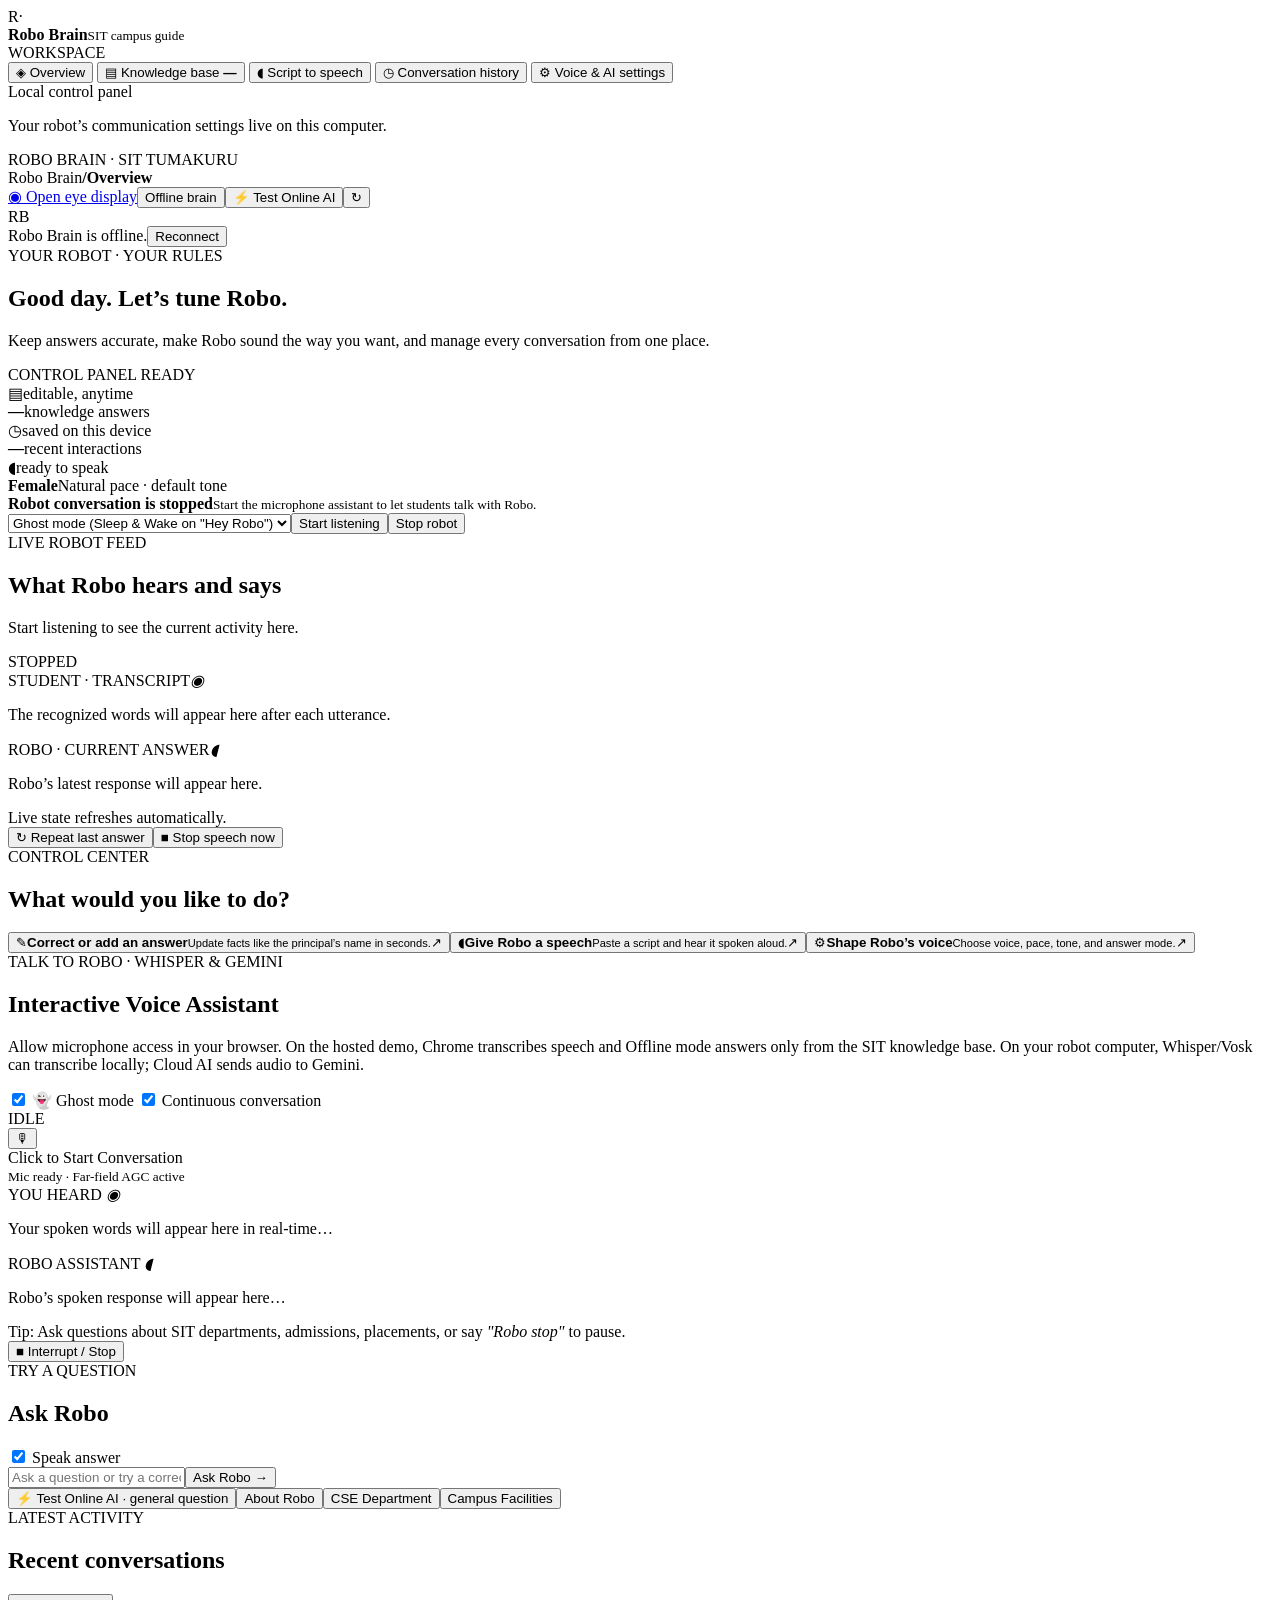
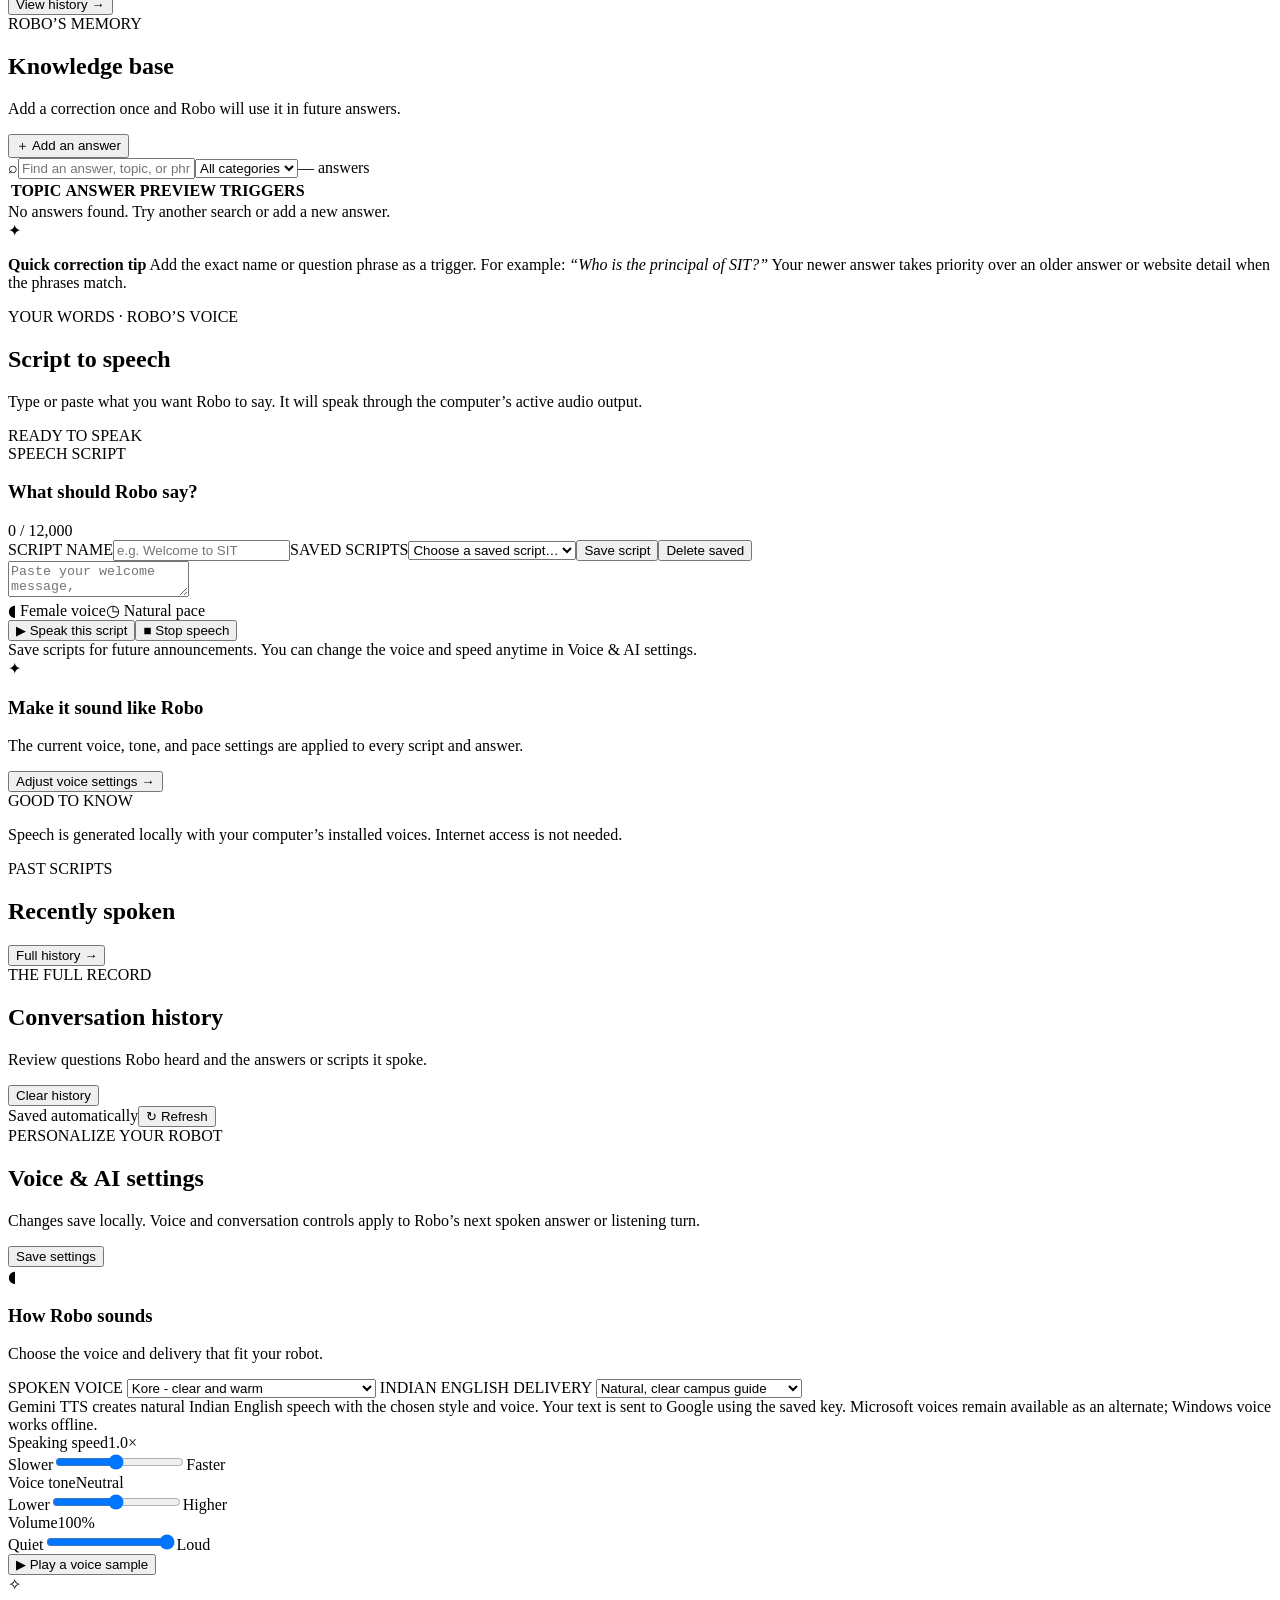
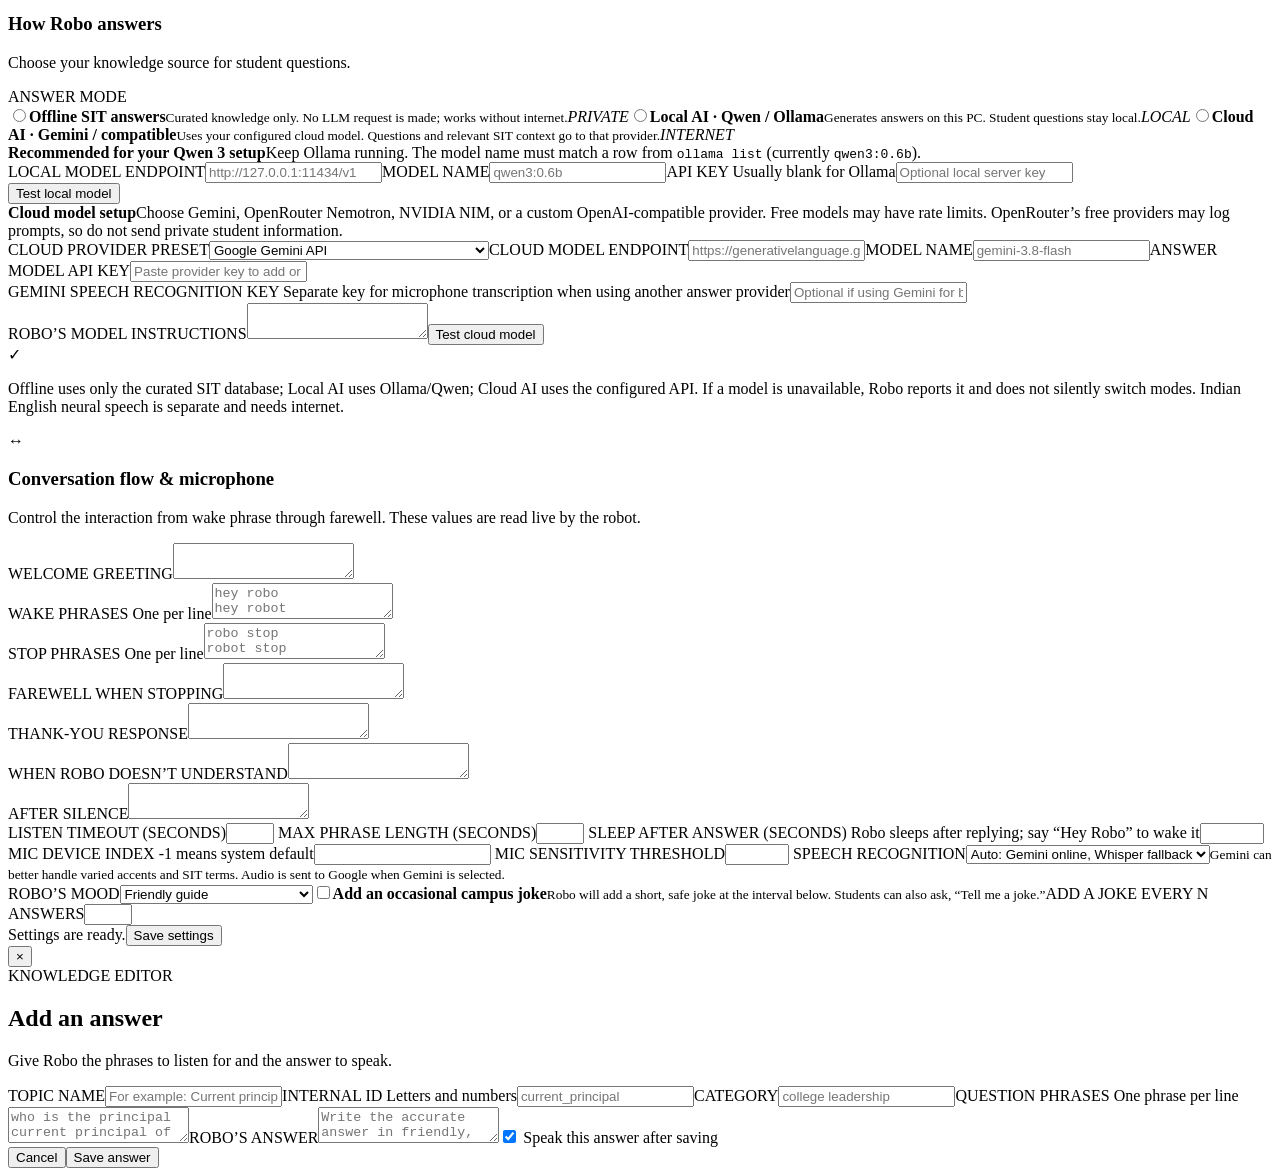
==== commit c2b6668a: "Add OpenRouter Nemotron free model setup" ====
--- a/web/index.html
+++ b/web/index.html
@@ -144,7 +144,7 @@
             <article class="settings-card"><div class="settings-title"><span class="action-icon coral">✧</span><div><h3>How Robo answers</h3><p>Choose your knowledge source for student questions.</p></div></div>
               <label class="field-label">ANSWER MODE</label><div class="mode-options"><label class="mode-option"><input type="radio" name="answer-mode" value="offline"><span><b>Offline SIT answers</b><small>Curated knowledge only. No LLM request is made; works without internet.</small></span><em>PRIVATE</em></label><label class="mode-option"><input type="radio" name="answer-mode" value="local"><span><b>Local AI · Qwen / Ollama</b><small>Generates answers on this PC. Student questions stay local.</small></span><em>LOCAL</em></label><label class="mode-option"><input type="radio" name="answer-mode" value="online"><span><b>Cloud AI · Gemini / compatible</b><small>Uses your configured cloud model. Questions and relevant SIT context go to that provider.</small></span><em>INTERNET</em></label></div>
               <div id="local-fields" class="online-fields hidden"><div class="provider-callout local-callout"><b>Recommended for your Qwen 3 setup</b><span>Keep Ollama running. The model name must match a row from <code>ollama list</code> (currently <code>qwen3:0.6b</code>).</span></div><label class="field-label">LOCAL MODEL ENDPOINT</label><input id="local-url" class="text-input" placeholder="http://127.0.0.1:11434/v1"><label class="field-label">MODEL NAME</label><input id="local-model" class="text-input" placeholder="qwen3:0.6b"><label class="field-label">API KEY <span class="field-help">Usually blank for Ollama</span></label><input id="local-key" class="text-input" type="password" autocomplete="new-password" placeholder="Optional local server key"><div class="key-status" id="local-key-status"></div><button class="secondary-button" id="test-local">Test local model</button></div>
-              <div id="online-fields" class="online-fields hidden"><div class="provider-callout"><b>Cloud model setup</b><span>Choose Gemini, NVIDIA Nemotron, or a custom OpenAI-compatible provider. Free model endpoints may have rate limits or change availability.</span></div><label class="field-label">CLOUD PROVIDER PRESET</label><select id="cloud-provider" class="text-input"><option value="gemini">Google Gemini API</option><option value="nvidia">NVIDIA NIM · Nemotron</option><option value="custom">Custom OpenAI-compatible API</option></select><label class="field-label">CLOUD MODEL ENDPOINT</label><input id="online-url" class="text-input" placeholder="https://generativelanguage.googleapis.com/v1beta/openai"><label class="field-label">MODEL NAME</label><input id="online-model" class="text-input" placeholder="gemini-3.8-flash"><label class="field-label">PROVIDER API KEY</label><input id="online-key" class="text-input" type="password" autocomplete="new-password" placeholder="Paste key to add or replace it"><div class="key-status" id="key-status"></div><label class="field-label">ROBO’S MODEL INSTRUCTIONS</label><textarea class="prompt-input" id="system-prompt" maxlength="12000"></textarea><button class="secondary-button" id="test-online">Test cloud model</button></div>
+              <div id="online-fields" class="online-fields hidden"><div class="provider-callout"><b>Cloud model setup</b><span>Choose Gemini, OpenRouter Nemotron, NVIDIA NIM, or a custom OpenAI-compatible provider. Free models may have rate limits. OpenRouter’s free providers may log prompts, so do not send private student information.</span></div><label class="field-label">CLOUD PROVIDER PRESET</label><select id="cloud-provider" class="text-input"><option value="gemini">Google Gemini API</option><option value="openrouter-nemotron">OpenRouter · Nemotron 3.5 Lightning (free)</option><option value="openrouter-free">OpenRouter · auto-select free model</option><option value="nvidia">NVIDIA NIM · Nemotron</option><option value="custom">Custom OpenAI-compatible API</option></select><label class="field-label">CLOUD MODEL ENDPOINT</label><input id="online-url" class="text-input" placeholder="https://generativelanguage.googleapis.com/v1beta/openai"><label class="field-label">MODEL NAME</label><input id="online-model" class="text-input" placeholder="gemini-3.8-flash"><label class="field-label">ANSWER MODEL API KEY</label><input id="online-key" class="text-input" type="password" autocomplete="new-password" placeholder="Paste provider key to add or replace it"><div class="key-status" id="key-status"></div><label class="field-label">GEMINI SPEECH RECOGNITION KEY <span class="field-help">Separate key for microphone transcription when using another answer provider</span></label><input id="transcription-key" class="text-input" type="password" autocomplete="new-password" placeholder="Optional if using Gemini for both"><div class="key-status" id="transcription-key-status"></div><label class="field-label">ROBO’S MODEL INSTRUCTIONS</label><textarea class="prompt-input" id="system-prompt" maxlength="12000"></textarea><button class="secondary-button" id="test-online">Test cloud model</button></div>
               <div class="offline-note" id="offline-note"><span>✓</span><p>Offline uses only the curated SIT database; Local AI uses Ollama/Qwen; Cloud AI uses the configured API. If a model is unavailable, Robo reports it and does not silently switch modes. Indian English neural speech is separate and needs internet.</p></div>
             </article>
             <article class="settings-card conversation-settings"><div class="settings-title"><span class="action-icon violet">↔</span><div><h3>Conversation flow & microphone</h3><p>Control the interaction from wake phrase through farewell. These values are read live by the robot.</p></div></div>
@@ -174,6 +174,6 @@
   </div>
   <div class="modal-backdrop hidden" id="entry-modal"><form class="entry-modal" id="entry-form"><button type="button" class="modal-close" id="modal-close">×</button><div class="eyebrow">KNOWLEDGE EDITOR</div><h2 id="modal-title">Add an answer</h2><p class="modal-lead">Give Robo the phrases to listen for and the answer to speak.</p><input type="hidden" id="entry-original-id"><label class="field-label" for="entry-title">TOPIC NAME</label><input class="text-input" id="entry-title" required maxlength="120" placeholder="For example: Current principal"><label class="field-label" for="entry-id">INTERNAL ID <span class="field-help">Letters and numbers</span></label><input class="text-input" id="entry-id" required maxlength="80" pattern="[a-zA-Z0-9_-]{2,80}" placeholder="current_principal"><label class="field-label" for="entry-category">CATEGORY</label><input class="text-input" id="entry-category" maxlength="60" placeholder="college leadership"><label class="field-label" for="entry-keywords">QUESTION PHRASES <span class="field-help">One phrase per line</span></label><textarea class="keywords-input" id="entry-keywords" required placeholder="who is the principal&#10;current principal of SIT"></textarea><label class="field-label" for="entry-answer">ROBO’S ANSWER</label><textarea class="answer-input" id="entry-answer" required maxlength="5000" placeholder="Write the accurate answer in friendly, spoken language…"></textarea><label class="speak-toggle correction-speak"><input type="checkbox" id="speak-after-save" checked><span class="toggle-track"></span> Speak this answer after saving</label><div class="modal-actions"><button type="button" class="secondary-button" id="cancel-entry">Cancel</button><button type="submit" class="primary-button">Save answer</button></div></form></div>
   <div class="toast" id="toast"></div>
-  <script src="/app.js?v=online-provider-test-20261110"></script>
+  <script src="/app.js?v=openrouter-nemotron-20261110"></script>
 </body>
 </html>
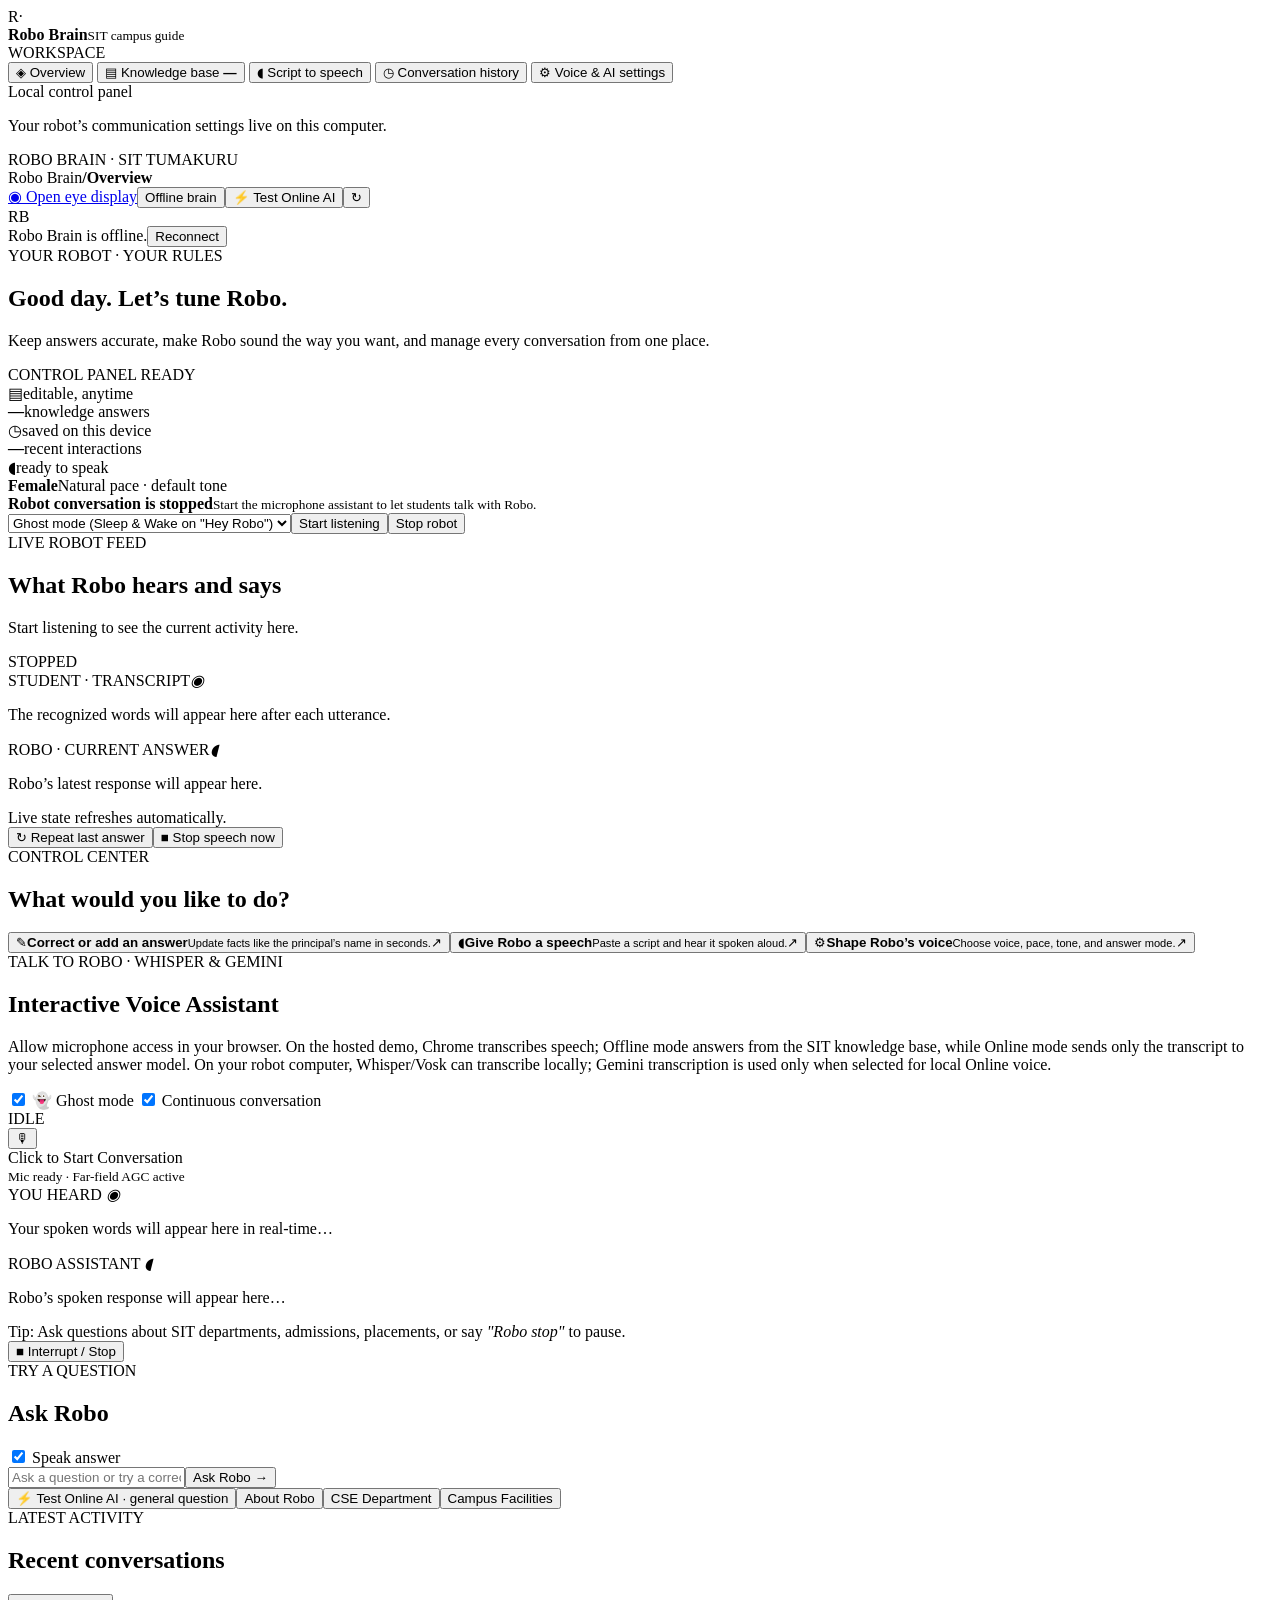
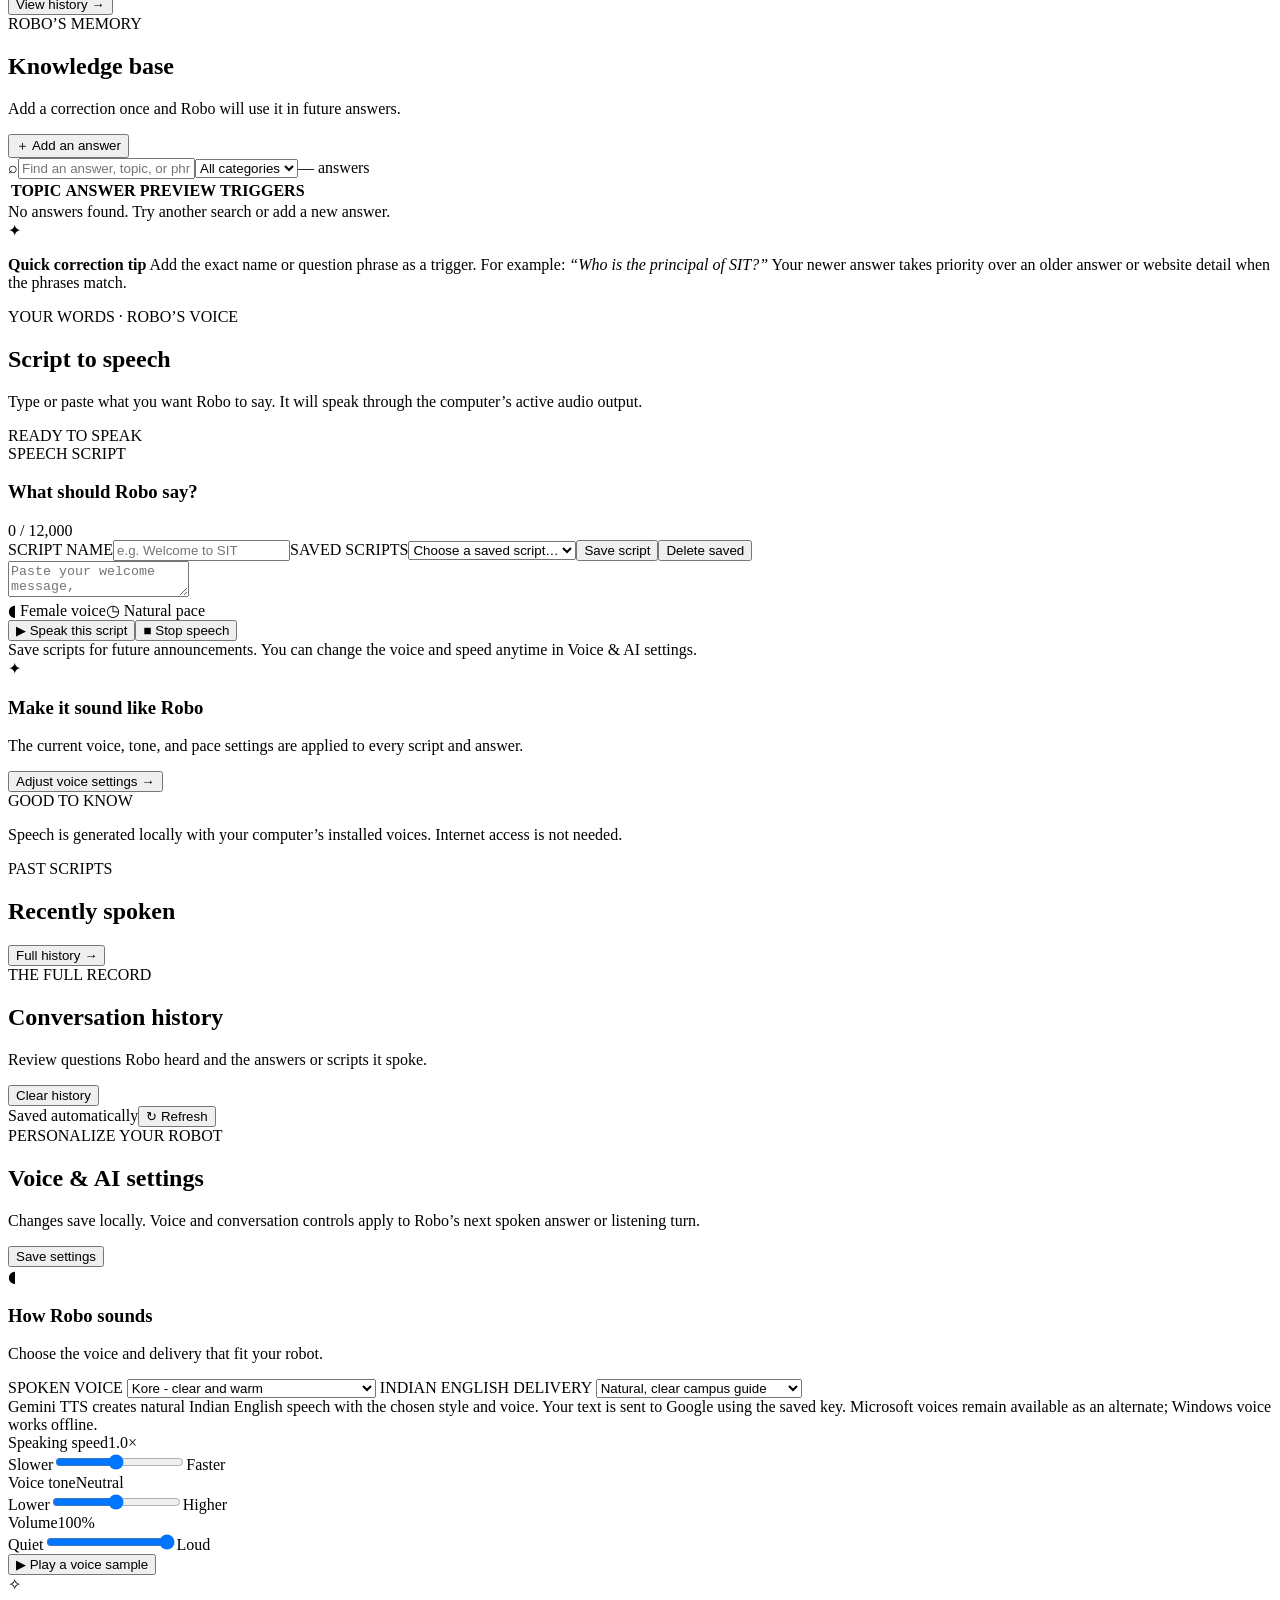
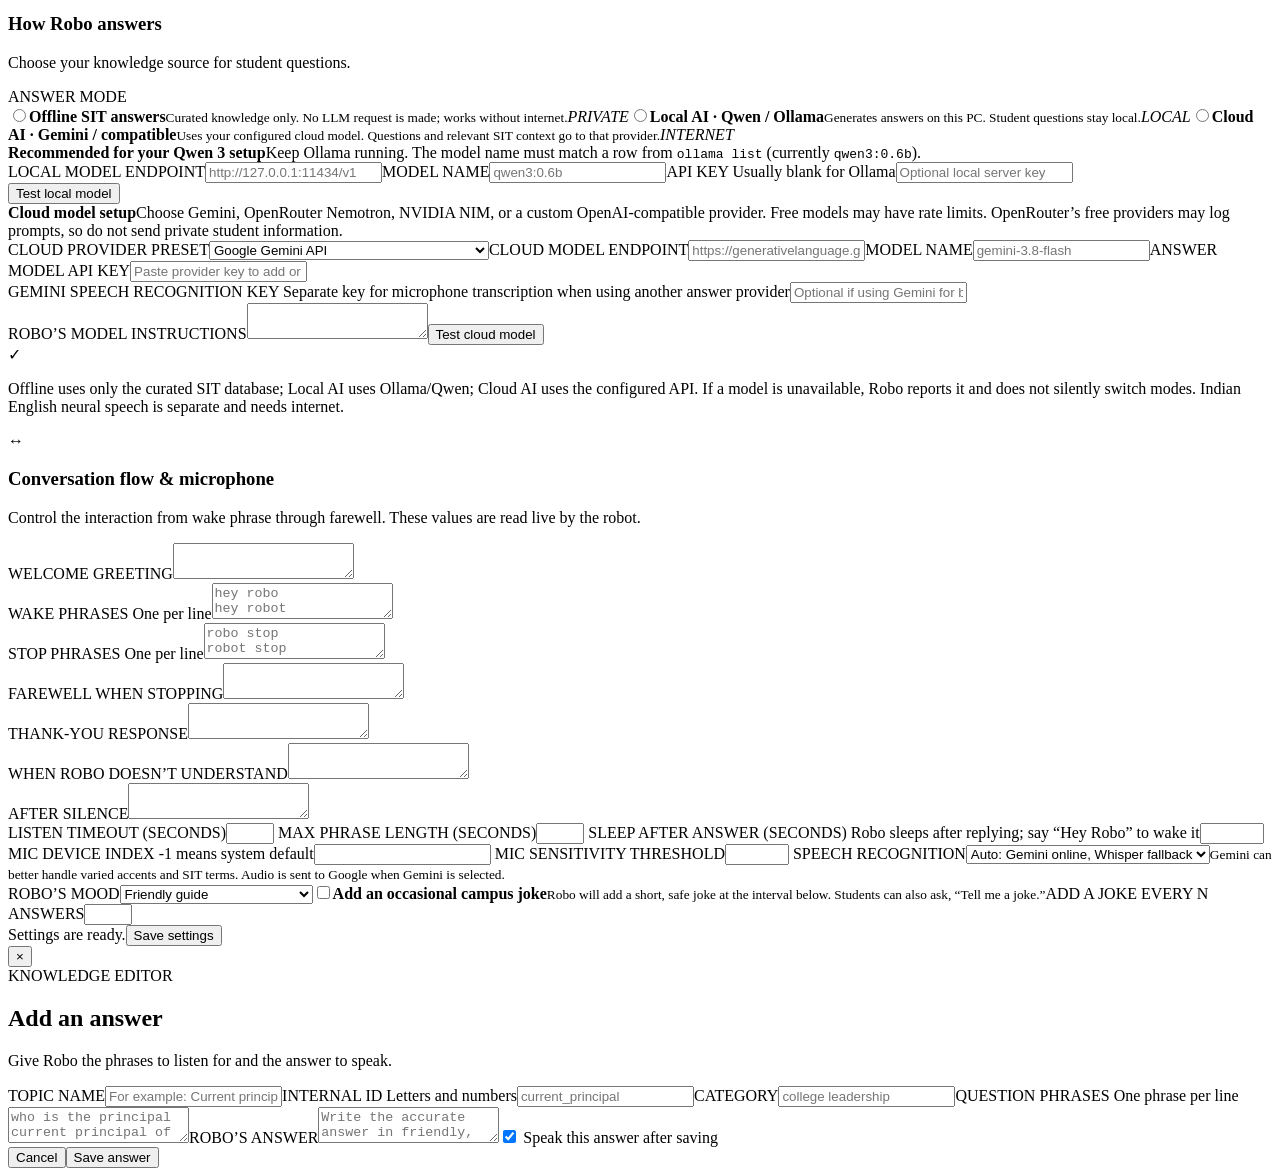
==== commit a744cf80: "Route hosted online voice through browser transcription" ====
--- a/web/index.html
+++ b/web/index.html
@@ -43,7 +43,7 @@
               <div>
                 <div class="eyebrow">TALK TO ROBO · WHISPER &amp; GEMINI</div>
                 <h2>Interactive Voice Assistant</h2>
-                <p>Allow microphone access in your browser. On the hosted demo, Chrome transcribes speech and Offline mode answers only from the SIT knowledge base. On your robot computer, Whisper/Vosk can transcribe locally; Cloud AI sends audio to Gemini.</p>
+                <p>Allow microphone access in your browser. On the hosted demo, Chrome transcribes speech; Offline mode answers from the SIT knowledge base, while Online mode sends only the transcript to your selected answer model. On your robot computer, Whisper/Vosk can transcribe locally; Gemini transcription is used only when selected for local Online voice.</p>
               </div>
               <div class="voice-header-actions">
                 <label class="ghost-toggle" title="Sleep silently until 'Hey Robo' is detected">
@@ -174,6 +174,6 @@
   </div>
   <div class="modal-backdrop hidden" id="entry-modal"><form class="entry-modal" id="entry-form"><button type="button" class="modal-close" id="modal-close">×</button><div class="eyebrow">KNOWLEDGE EDITOR</div><h2 id="modal-title">Add an answer</h2><p class="modal-lead">Give Robo the phrases to listen for and the answer to speak.</p><input type="hidden" id="entry-original-id"><label class="field-label" for="entry-title">TOPIC NAME</label><input class="text-input" id="entry-title" required maxlength="120" placeholder="For example: Current principal"><label class="field-label" for="entry-id">INTERNAL ID <span class="field-help">Letters and numbers</span></label><input class="text-input" id="entry-id" required maxlength="80" pattern="[a-zA-Z0-9_-]{2,80}" placeholder="current_principal"><label class="field-label" for="entry-category">CATEGORY</label><input class="text-input" id="entry-category" maxlength="60" placeholder="college leadership"><label class="field-label" for="entry-keywords">QUESTION PHRASES <span class="field-help">One phrase per line</span></label><textarea class="keywords-input" id="entry-keywords" required placeholder="who is the principal&#10;current principal of SIT"></textarea><label class="field-label" for="entry-answer">ROBO’S ANSWER</label><textarea class="answer-input" id="entry-answer" required maxlength="5000" placeholder="Write the accurate answer in friendly, spoken language…"></textarea><label class="speak-toggle correction-speak"><input type="checkbox" id="speak-after-save" checked><span class="toggle-track"></span> Speak this answer after saving</label><div class="modal-actions"><button type="button" class="secondary-button" id="cancel-entry">Cancel</button><button type="submit" class="primary-button">Save answer</button></div></form></div>
   <div class="toast" id="toast"></div>
-  <script src="/app.js?v=openrouter-nemotron-20261110"></script>
+  <script src="/app.js?v=online-browser-transcription-20261110"></script>
 </body>
 </html>
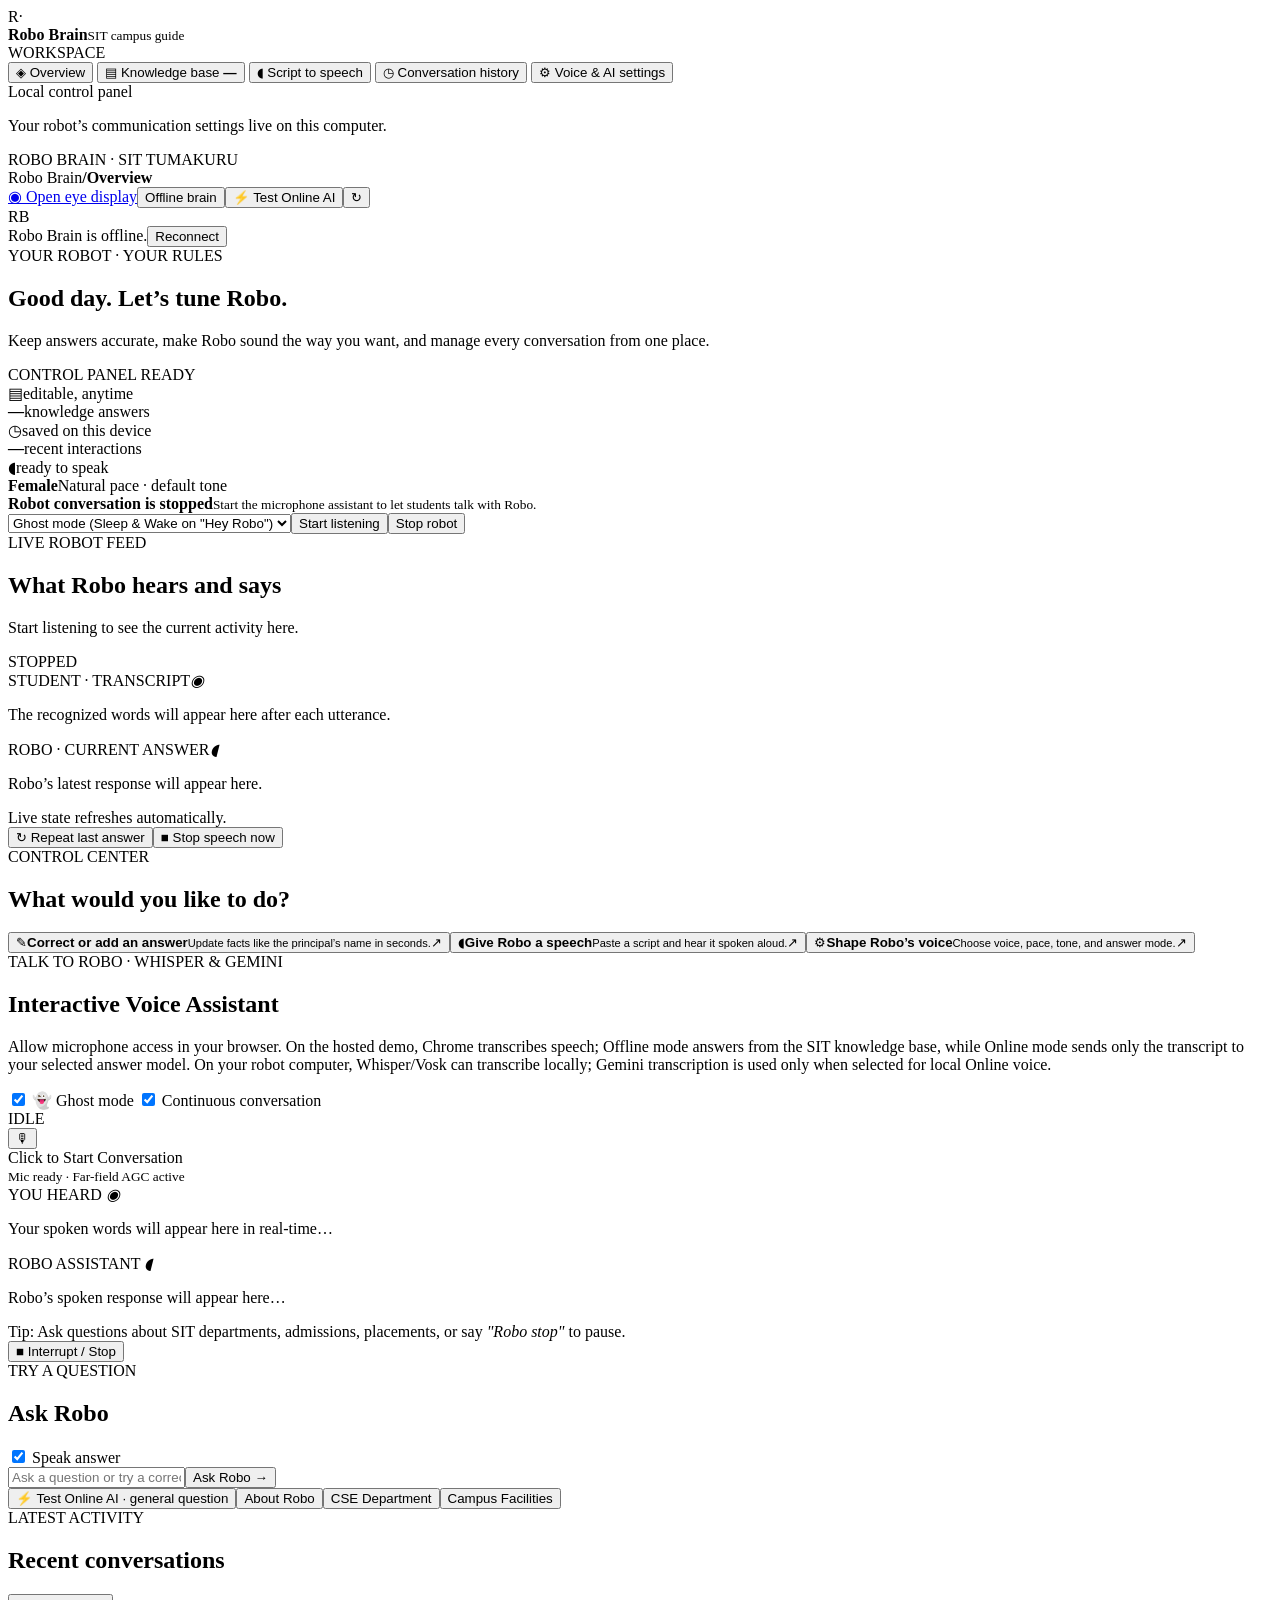
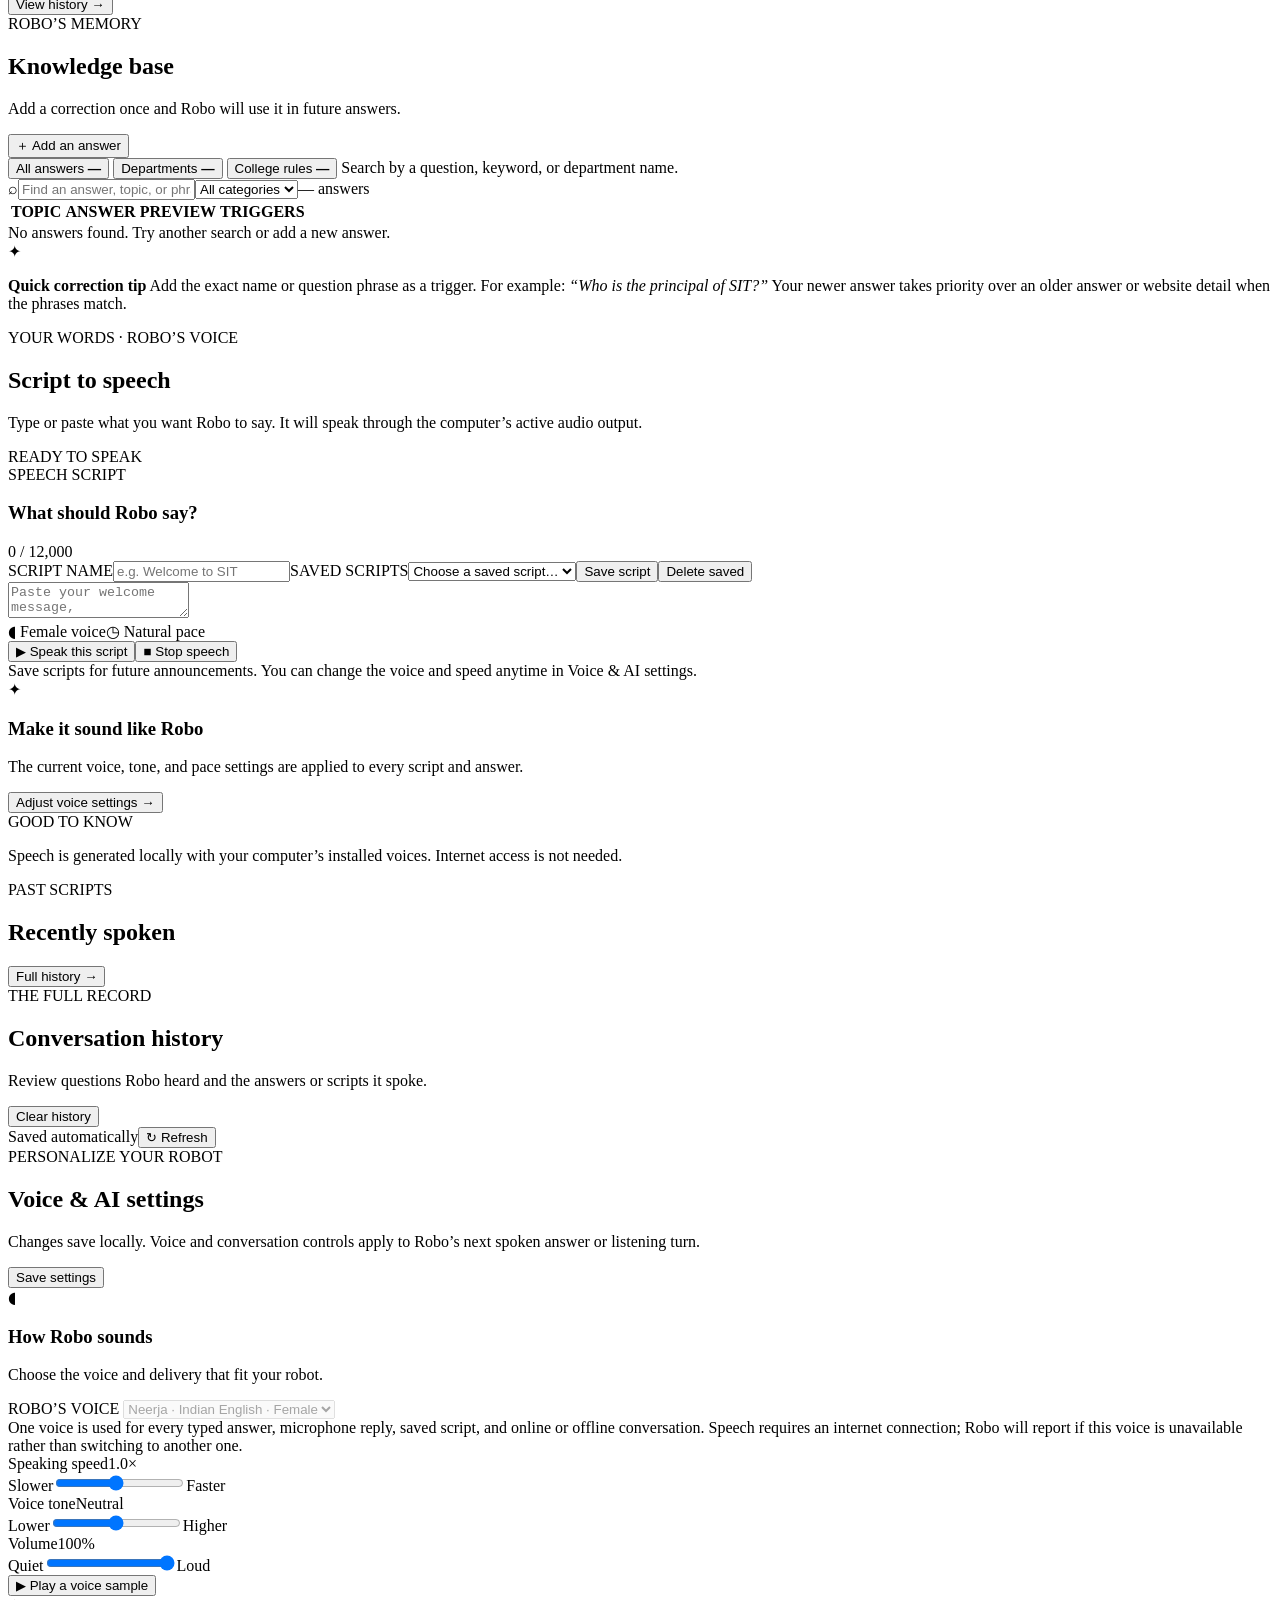
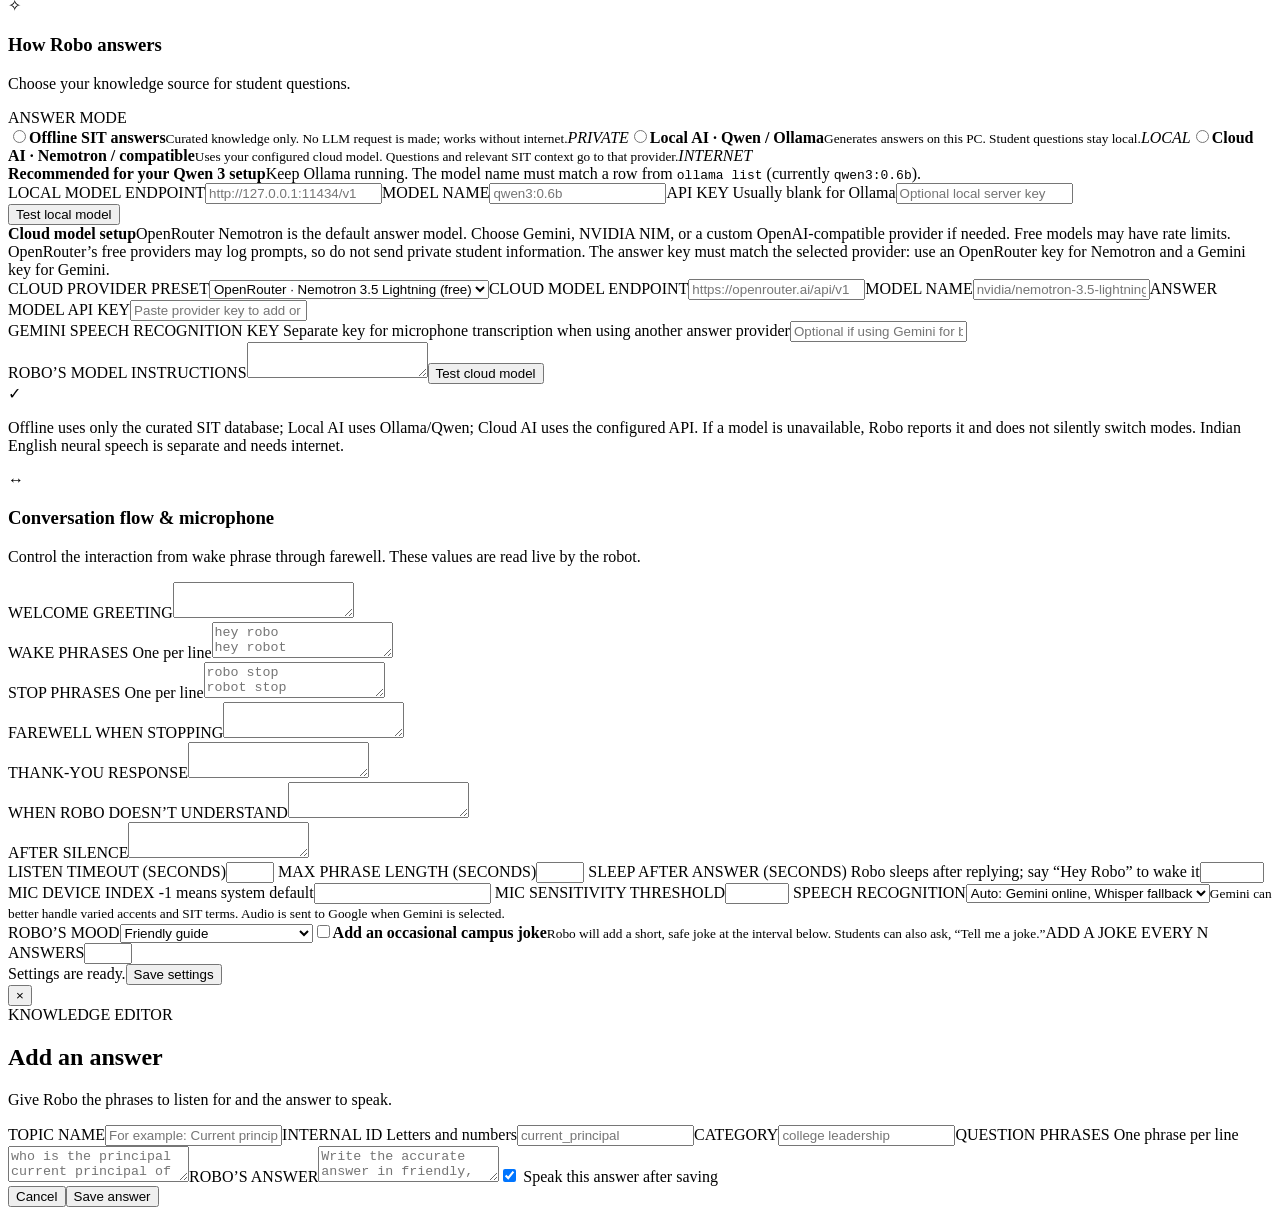
==== commit 5c64b3a7: "Expand Robo knowledge and UI filters" ====
--- a/web/index.html
+++ b/web/index.html
@@ -102,6 +102,12 @@
 
         <section class="page" id="page-knowledge">
           <div class="page-heading"><div><div class="eyebrow">ROBO’S MEMORY</div><h1>Knowledge base</h1><p class="lead">Add a correction once and Robo will use it in future answers.</p></div><button class="primary-button" id="add-entry">＋ Add an answer</button></div>
+          <div class="knowledge-highlights" aria-label="Knowledge base sections">
+            <button type="button" class="knowledge-filter active" data-knowledge-category="">All answers <b id="knowledge-total-count">—</b></button>
+            <button type="button" class="knowledge-filter" data-knowledge-category="department_faq">Departments <b id="knowledge-department-count">—</b></button>
+            <button type="button" class="knowledge-filter" data-knowledge-category="regulations_faq">College rules <b id="knowledge-rules-count">—</b></button>
+            <span class="knowledge-note">Search by a question, keyword, or department name.</span>
+          </div>
           <div class="toolbar"><label class="searchbox"><span>⌕</span><input id="knowledge-search" placeholder="Find an answer, topic, or phrase…"></label><select id="category-filter"><option value="">All categories</option></select><span class="result-count" id="result-count">— answers</span></div>
           <div class="table-wrap"><table><thead><tr><th>TOPIC</th><th>ANSWER PREVIEW</th><th>TRIGGERS</th><th></th></tr></thead><tbody id="knowledge-rows"></tbody></table><div class="empty-state hidden" id="knowledge-empty">No answers found. Try another search or add a new answer.</div></div>
           <div class="tip-card"><span>✦</span><p><strong>Quick correction tip</strong> Add the exact name or question phrase as a trigger. For example: <em>“Who is the principal of SIT?”</em> Your newer answer takes priority over an older answer or website detail when the phrases match.</p></div>
@@ -123,28 +129,18 @@
           <div class="page-heading"><div><div class="eyebrow">PERSONALIZE YOUR ROBOT</div><h1>Voice & AI settings</h1><p class="lead">Changes save locally. Voice and conversation controls apply to Robo’s next spoken answer or listening turn.</p></div><button class="primary-button" id="save-settings">Save settings</button></div>
           <div class="settings-grid">
             <article class="settings-card"><div class="settings-title"><span class="action-icon blue">◖</span><div><h3>How Robo sounds</h3><p>Choose the voice and delivery that fit your robot.</p></div></div>
-              <label class="field-label" for="tts-voice">SPOKEN VOICE</label>
-              <select class="text-input" id="tts-voice">
-                <optgroup label="Gemini natural voices">
-                  <option value="gemini:Kore">Kore - clear and warm</option><option value="gemini:Aoede">Aoede - gentle and breezy</option><option value="gemini:Charon">Charon - composed and informative</option><option value="gemini:Puck">Puck - friendly and upbeat</option><option value="gemini:Zephyr">Zephyr - bright and clear</option><option value="gemini:Sulafat">Sulafat - warm and steady</option><option value="gemini:Schedar">Schedar - even and calm</option><option value="gemini:Achird">Achird - friendly and natural</option>
-                </optgroup>
-                <optgroup label="Microsoft Indian English voices">
-                  <option value="edge:en-IN-AaravNeural" data-gender="male">Aarav - Male</option><option value="edge:en-IN-AashiNeural" data-gender="female">Aashi - Female</option><option value="edge:en-IN-AartiNeural" data-gender="female">Aarti - Female</option><option value="edge:en-IN-AnanyaNeural" data-gender="female">Ananya - Female</option><option value="edge:en-IN-ArjunNeural" data-gender="male">Arjun - Male</option><option value="edge:en-IN-KavyaNeural" data-gender="female">Kavya - Female</option><option value="edge:en-IN-KunalNeural" data-gender="male">Kunal - Male</option><option value="edge:en-IN-NeerjaNeural" data-gender="female">Neerja - Female</option><option value="edge:en-IN-PrabhatNeural" data-gender="male">Prabhat - Male</option><option value="edge:en-IN-RehaanNeural" data-gender="male">Rehaan - Male</option>
-                </optgroup>
-                <option value="system">Windows system voice - Offline</option>
-              </select>
-              <label class="field-label" for="tts-style">INDIAN ENGLISH DELIVERY</label>
-              <select class="text-input" id="tts-style"><option value="indian_clear">Natural, clear campus guide</option><option value="indian_warm">Warm and conversational</option><option value="campus_formal">Formal campus announcement</option><option value="indian_cheerful">Cheerful welcome</option></select>
-              <div class="field-help">Gemini TTS creates natural Indian English speech with the chosen style and voice. Your text is sent to Google using the saved key. Microsoft voices remain available as an alternate; Windows voice works offline.</div>
+              <label class="field-label" for="tts-voice">ROBO’S VOICE</label>
+              <select class="text-input" id="tts-voice" disabled aria-label="Fixed voice for all conversations"><option value="edge:en-IN-NeerjaNeural" selected>Neerja · Indian English · Female</option></select>
+              <div class="field-help">One voice is used for every typed answer, microphone reply, saved script, and online or offline conversation. Speech requires an internet connection; Robo will report if this voice is unavailable rather than switching to another one.</div>
               <div class="range-field"><div class="range-head"><label for="speed-range">Speaking speed</label><span class="range-value" id="speed-value">1.0×</span></div><div class="range-labels"><span>Slower</span><input id="speed-range" type="range" min="0.65" max="1.4" step="0.05" value="1"><span>Faster</span></div></div>
               <div class="range-field"><div class="range-head"><label for="pitch-range">Voice tone</label><span class="range-value" id="pitch-value">Neutral</span></div><div class="range-labels"><span>Lower</span><input id="pitch-range" type="range" min="-10" max="10" step="1" value="0"><span>Higher</span></div></div>
               <div class="range-field"><div class="range-head"><label for="volume-range">Volume</label><span class="range-value" id="volume-value">100%</span></div><div class="range-labels"><span>Quiet</span><input id="volume-range" type="range" min="20" max="100" step="5" value="100"><span>Loud</span></div></div>
               <button class="outline-button" id="test-voice">▶ Play a voice sample</button>
             </article>
             <article class="settings-card"><div class="settings-title"><span class="action-icon coral">✧</span><div><h3>How Robo answers</h3><p>Choose your knowledge source for student questions.</p></div></div>
-              <label class="field-label">ANSWER MODE</label><div class="mode-options"><label class="mode-option"><input type="radio" name="answer-mode" value="offline"><span><b>Offline SIT answers</b><small>Curated knowledge only. No LLM request is made; works without internet.</small></span><em>PRIVATE</em></label><label class="mode-option"><input type="radio" name="answer-mode" value="local"><span><b>Local AI · Qwen / Ollama</b><small>Generates answers on this PC. Student questions stay local.</small></span><em>LOCAL</em></label><label class="mode-option"><input type="radio" name="answer-mode" value="online"><span><b>Cloud AI · Gemini / compatible</b><small>Uses your configured cloud model. Questions and relevant SIT context go to that provider.</small></span><em>INTERNET</em></label></div>
+              <label class="field-label">ANSWER MODE</label><div class="mode-options"><label class="mode-option"><input type="radio" name="answer-mode" value="offline"><span><b>Offline SIT answers</b><small>Curated knowledge only. No LLM request is made; works without internet.</small></span><em>PRIVATE</em></label><label class="mode-option"><input type="radio" name="answer-mode" value="local"><span><b>Local AI · Qwen / Ollama</b><small>Generates answers on this PC. Student questions stay local.</small></span><em>LOCAL</em></label><label class="mode-option"><input type="radio" name="answer-mode" value="online"><span><b>Cloud AI · Nemotron / compatible</b><small>Uses your configured cloud model. Questions and relevant SIT context go to that provider.</small></span><em>INTERNET</em></label></div>
               <div id="local-fields" class="online-fields hidden"><div class="provider-callout local-callout"><b>Recommended for your Qwen 3 setup</b><span>Keep Ollama running. The model name must match a row from <code>ollama list</code> (currently <code>qwen3:0.6b</code>).</span></div><label class="field-label">LOCAL MODEL ENDPOINT</label><input id="local-url" class="text-input" placeholder="http://127.0.0.1:11434/v1"><label class="field-label">MODEL NAME</label><input id="local-model" class="text-input" placeholder="qwen3:0.6b"><label class="field-label">API KEY <span class="field-help">Usually blank for Ollama</span></label><input id="local-key" class="text-input" type="password" autocomplete="new-password" placeholder="Optional local server key"><div class="key-status" id="local-key-status"></div><button class="secondary-button" id="test-local">Test local model</button></div>
-              <div id="online-fields" class="online-fields hidden"><div class="provider-callout"><b>Cloud model setup</b><span>Choose Gemini, OpenRouter Nemotron, NVIDIA NIM, or a custom OpenAI-compatible provider. Free models may have rate limits. OpenRouter’s free providers may log prompts, so do not send private student information.</span></div><label class="field-label">CLOUD PROVIDER PRESET</label><select id="cloud-provider" class="text-input"><option value="gemini">Google Gemini API</option><option value="openrouter-nemotron">OpenRouter · Nemotron 3.5 Lightning (free)</option><option value="openrouter-free">OpenRouter · auto-select free model</option><option value="nvidia">NVIDIA NIM · Nemotron</option><option value="custom">Custom OpenAI-compatible API</option></select><label class="field-label">CLOUD MODEL ENDPOINT</label><input id="online-url" class="text-input" placeholder="https://generativelanguage.googleapis.com/v1beta/openai"><label class="field-label">MODEL NAME</label><input id="online-model" class="text-input" placeholder="gemini-3.8-flash"><label class="field-label">ANSWER MODEL API KEY</label><input id="online-key" class="text-input" type="password" autocomplete="new-password" placeholder="Paste provider key to add or replace it"><div class="key-status" id="key-status"></div><label class="field-label">GEMINI SPEECH RECOGNITION KEY <span class="field-help">Separate key for microphone transcription when using another answer provider</span></label><input id="transcription-key" class="text-input" type="password" autocomplete="new-password" placeholder="Optional if using Gemini for both"><div class="key-status" id="transcription-key-status"></div><label class="field-label">ROBO’S MODEL INSTRUCTIONS</label><textarea class="prompt-input" id="system-prompt" maxlength="12000"></textarea><button class="secondary-button" id="test-online">Test cloud model</button></div>
+              <div id="online-fields" class="online-fields hidden"><div class="provider-callout"><b>Cloud model setup</b><span>OpenRouter Nemotron is the default answer model. Choose Gemini, NVIDIA NIM, or a custom OpenAI-compatible provider if needed. Free models may have rate limits. OpenRouter’s free providers may log prompts, so do not send private student information. The answer key must match the selected provider: use an OpenRouter key for Nemotron and a Gemini key for Gemini.</span></div><label class="field-label">CLOUD PROVIDER PRESET</label><select id="cloud-provider" class="text-input"><option value="openrouter-nemotron" selected>OpenRouter · Nemotron 3.5 Lightning (free)</option><option value="gemini">Google Gemini API</option><option value="openrouter-free">OpenRouter · auto-select free model</option><option value="nvidia">NVIDIA NIM · Nemotron</option><option value="custom">Custom OpenAI-compatible API</option></select><label class="field-label">CLOUD MODEL ENDPOINT</label><input id="online-url" class="text-input" placeholder="https://openrouter.ai/api/v1"><label class="field-label">MODEL NAME</label><input id="online-model" class="text-input" placeholder="nvidia/nemotron-3.5-lightning:free"><label class="field-label">ANSWER MODEL API KEY</label><input id="online-key" class="text-input" type="password" autocomplete="new-password" placeholder="Paste provider key to add or replace it"><div class="key-status" id="key-status"></div><label class="field-label">GEMINI SPEECH RECOGNITION KEY <span class="field-help">Separate key for microphone transcription when using another answer provider</span></label><input id="transcription-key" class="text-input" type="password" autocomplete="new-password" placeholder="Optional if using Gemini for both"><div class="key-status" id="transcription-key-status"></div><label class="field-label">ROBO’S MODEL INSTRUCTIONS</label><textarea class="prompt-input" id="system-prompt" maxlength="12000"></textarea><button class="secondary-button" id="test-online">Test cloud model</button></div>
               <div class="offline-note" id="offline-note"><span>✓</span><p>Offline uses only the curated SIT database; Local AI uses Ollama/Qwen; Cloud AI uses the configured API. If a model is unavailable, Robo reports it and does not silently switch modes. Indian English neural speech is separate and needs internet.</p></div>
             </article>
             <article class="settings-card conversation-settings"><div class="settings-title"><span class="action-icon violet">↔</span><div><h3>Conversation flow & microphone</h3><p>Control the interaction from wake phrase through farewell. These values are read live by the robot.</p></div></div>
@@ -174,6 +170,6 @@
   </div>
   <div class="modal-backdrop hidden" id="entry-modal"><form class="entry-modal" id="entry-form"><button type="button" class="modal-close" id="modal-close">×</button><div class="eyebrow">KNOWLEDGE EDITOR</div><h2 id="modal-title">Add an answer</h2><p class="modal-lead">Give Robo the phrases to listen for and the answer to speak.</p><input type="hidden" id="entry-original-id"><label class="field-label" for="entry-title">TOPIC NAME</label><input class="text-input" id="entry-title" required maxlength="120" placeholder="For example: Current principal"><label class="field-label" for="entry-id">INTERNAL ID <span class="field-help">Letters and numbers</span></label><input class="text-input" id="entry-id" required maxlength="80" pattern="[a-zA-Z0-9_-]{2,80}" placeholder="current_principal"><label class="field-label" for="entry-category">CATEGORY</label><input class="text-input" id="entry-category" maxlength="60" placeholder="college leadership"><label class="field-label" for="entry-keywords">QUESTION PHRASES <span class="field-help">One phrase per line</span></label><textarea class="keywords-input" id="entry-keywords" required placeholder="who is the principal&#10;current principal of SIT"></textarea><label class="field-label" for="entry-answer">ROBO’S ANSWER</label><textarea class="answer-input" id="entry-answer" required maxlength="5000" placeholder="Write the accurate answer in friendly, spoken language…"></textarea><label class="speak-toggle correction-speak"><input type="checkbox" id="speak-after-save" checked><span class="toggle-track"></span> Speak this answer after saving</label><div class="modal-actions"><button type="button" class="secondary-button" id="cancel-entry">Cancel</button><button type="submit" class="primary-button">Save answer</button></div></form></div>
   <div class="toast" id="toast"></div>
-  <script src="/app.js?v=online-browser-transcription-20261110"></script>
+  <script src="/app.js?v=single-neerja-20261111"></script>
 </body>
 </html>
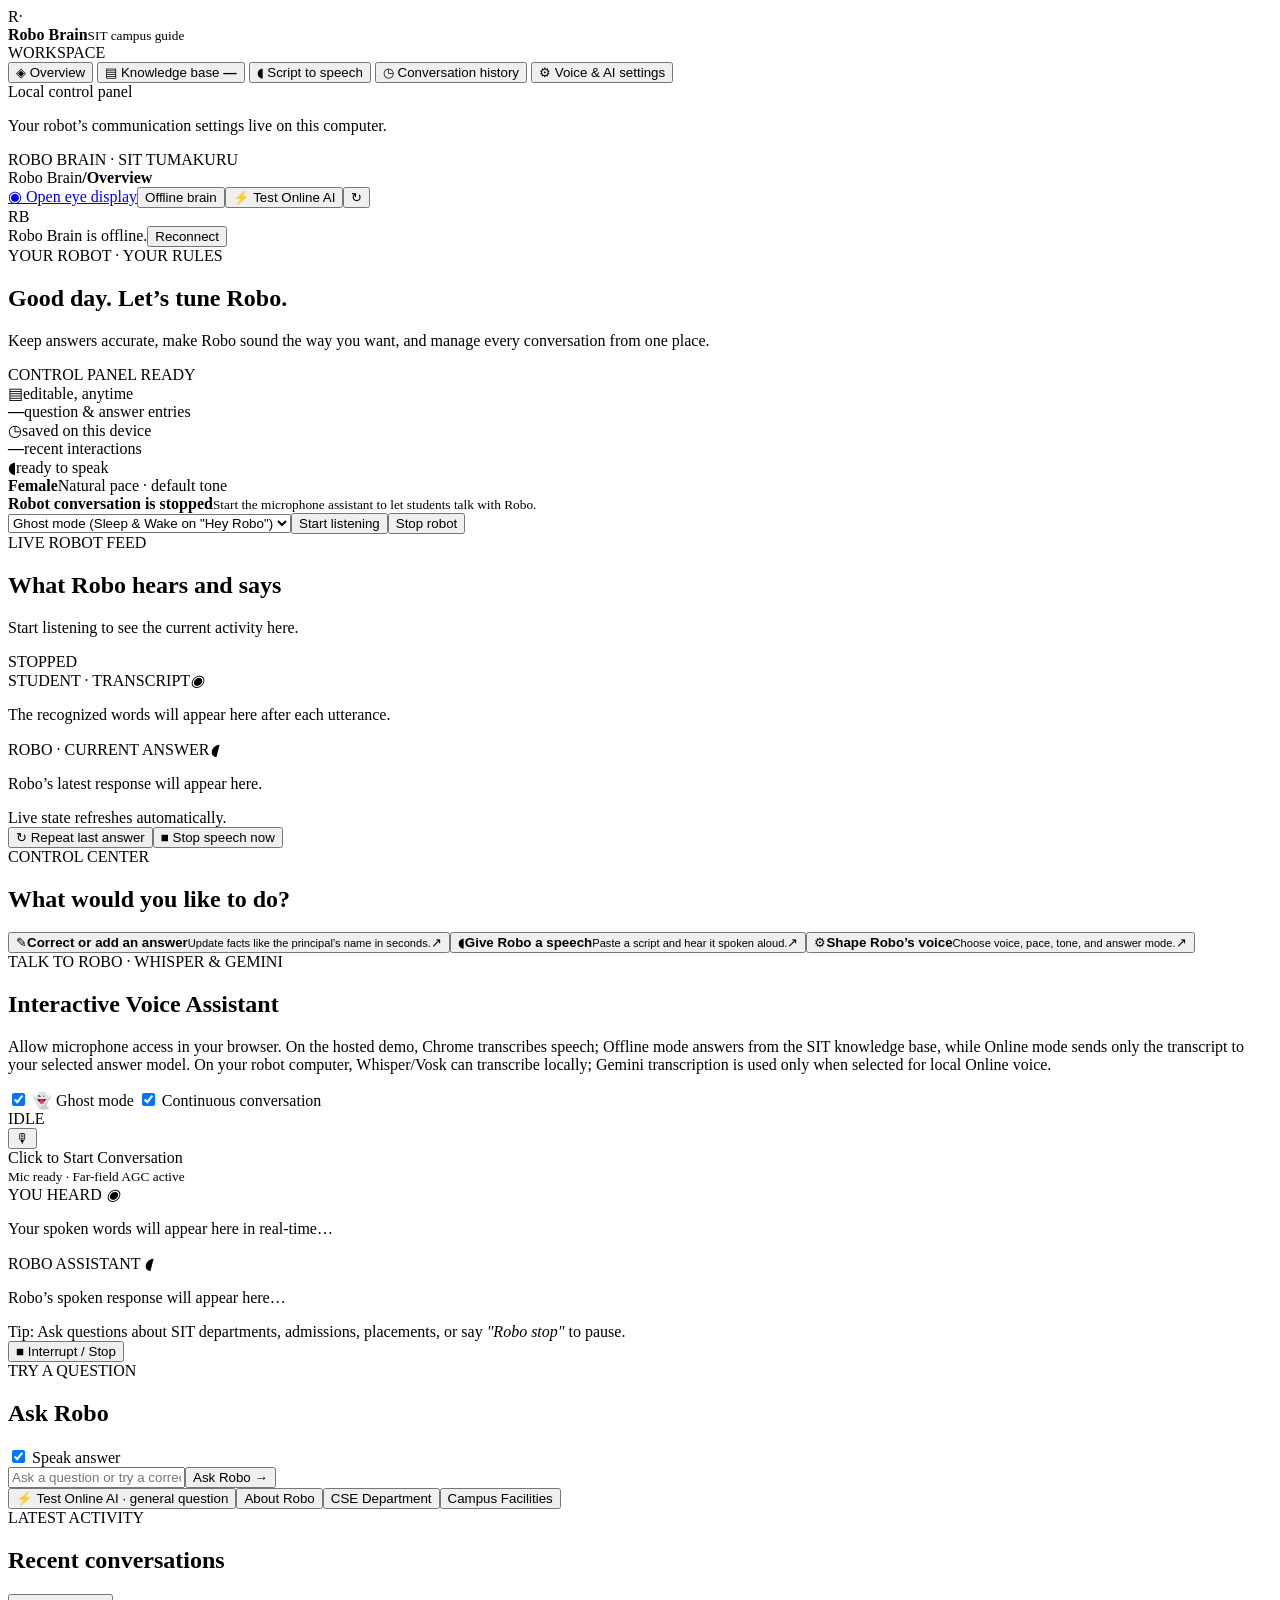
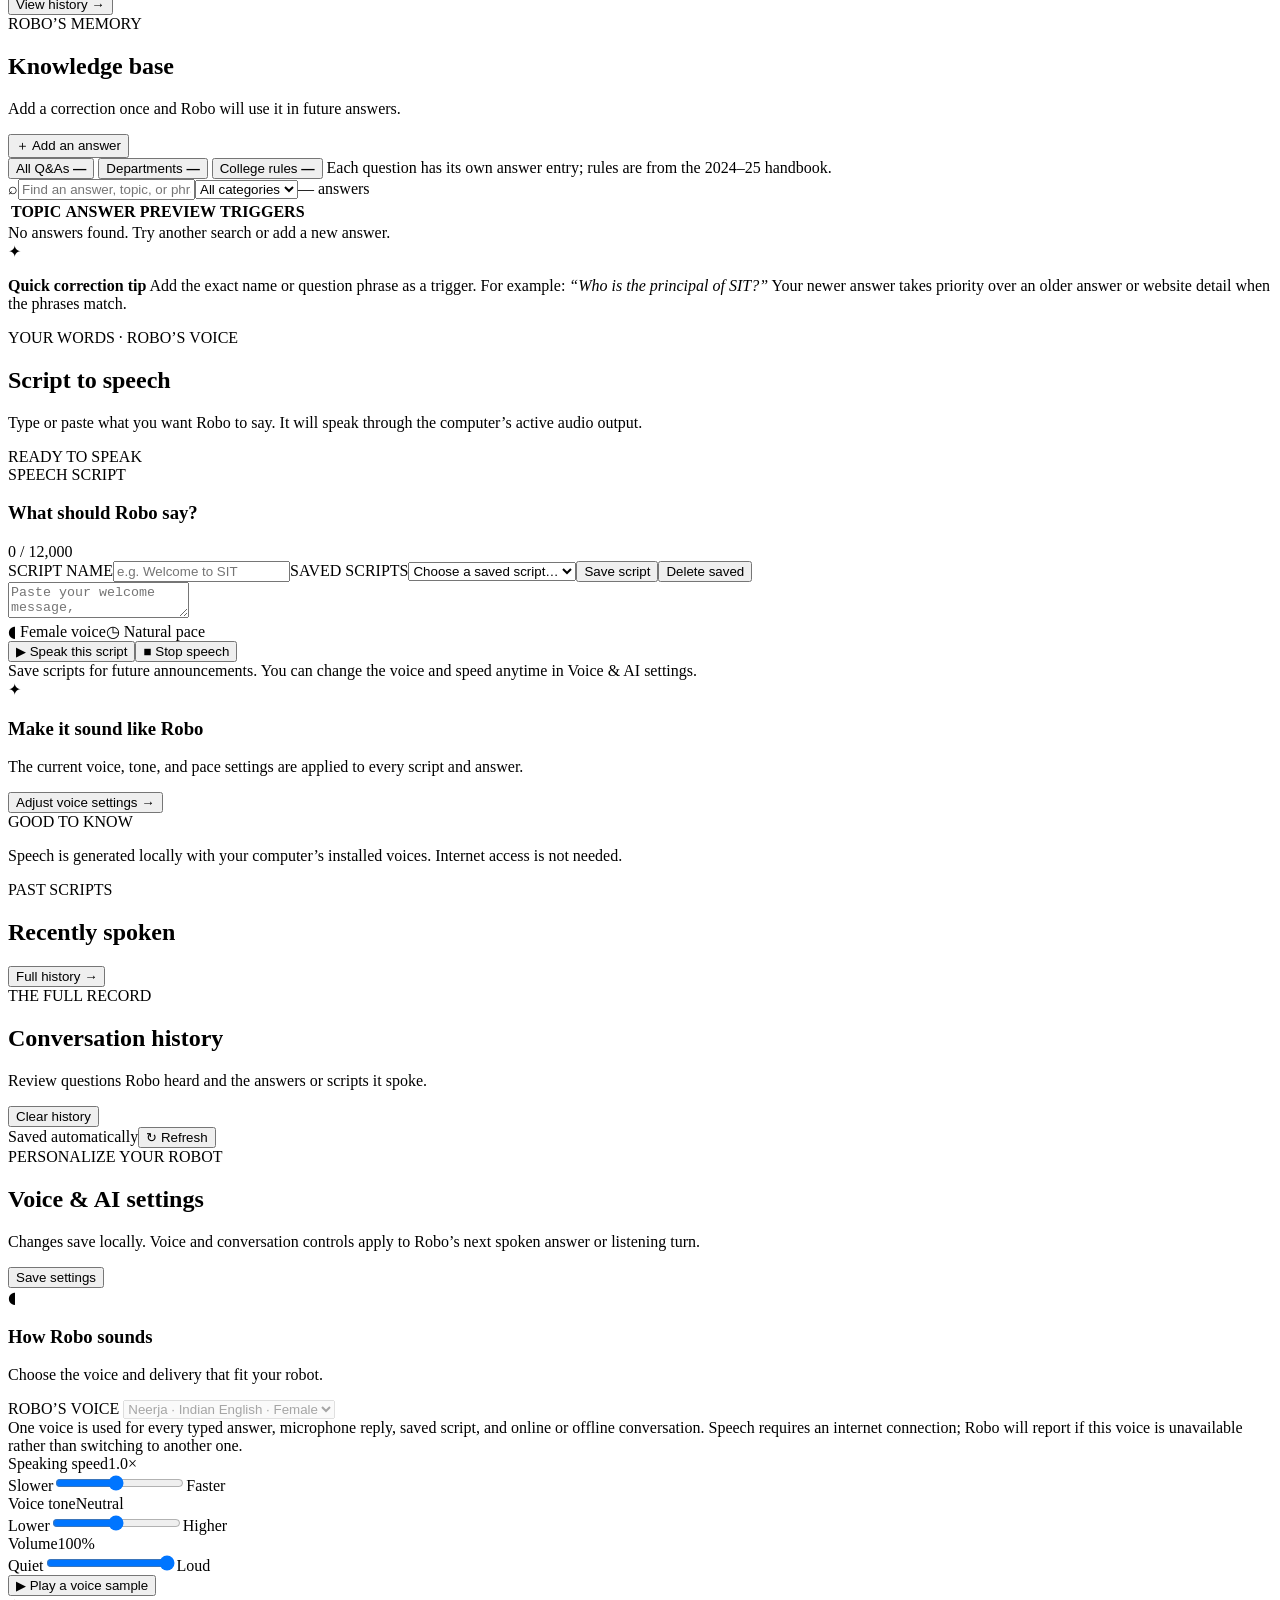
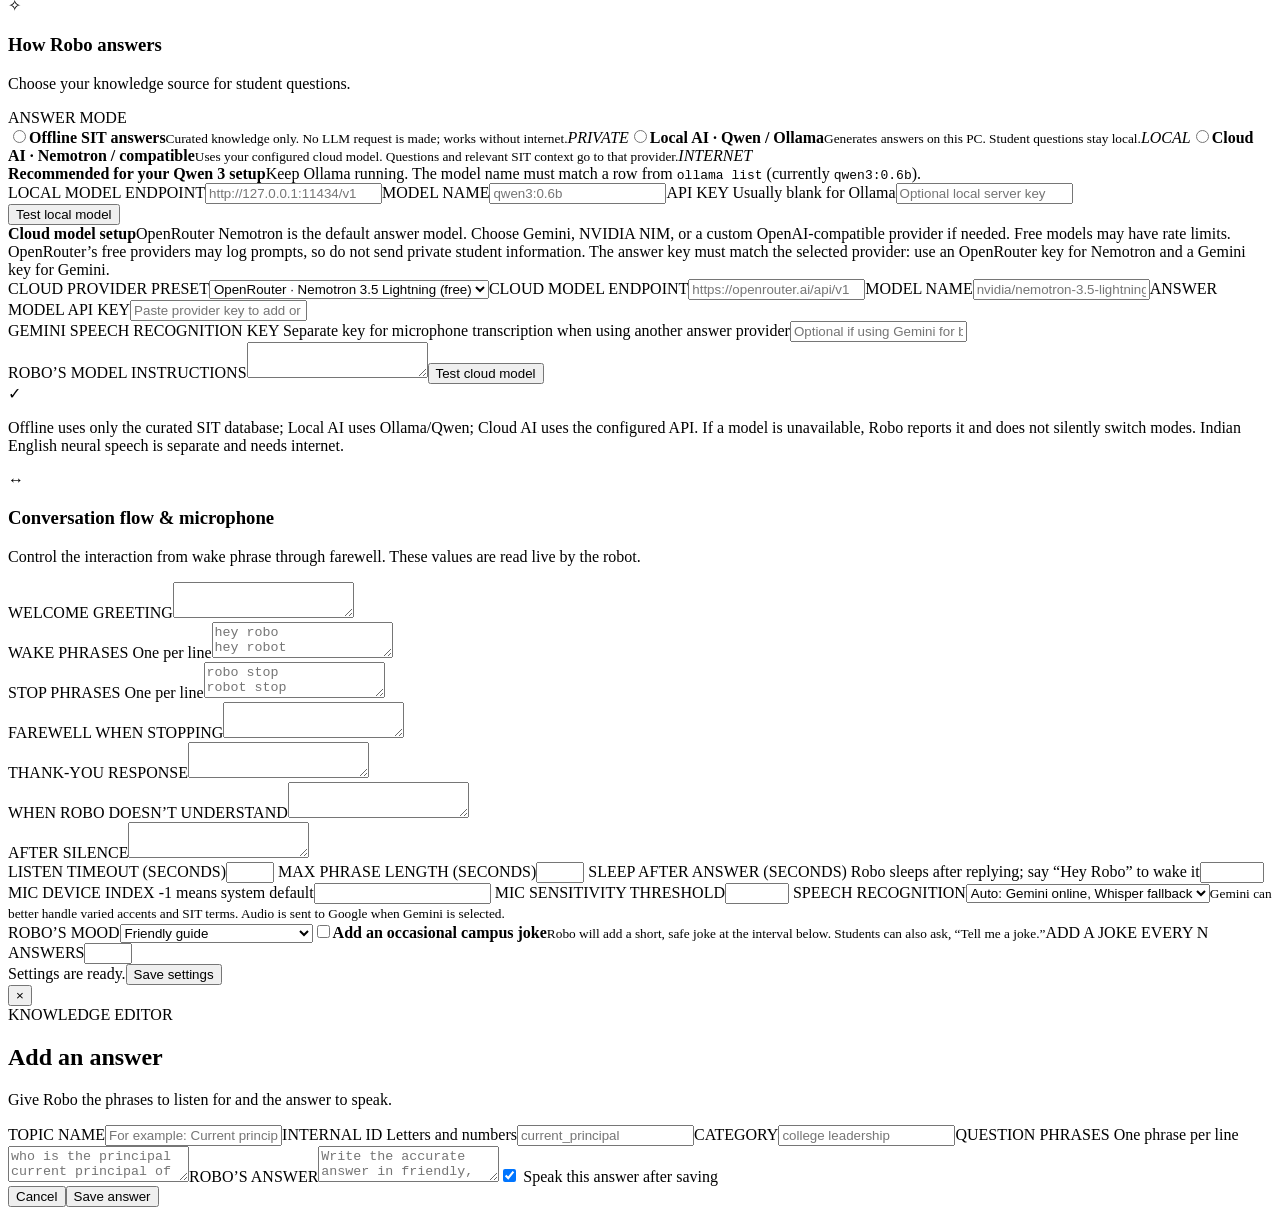
==== commit 67e0661a: "Add 210 separate SIT rules FAQs" ====
--- a/web/index.html
+++ b/web/index.html
@@ -33,7 +33,7 @@
         <section class="page active" id="page-overview">
           <div class="welcome-row"><div><div class="eyebrow">YOUR ROBOT · YOUR RULES</div><h1>Good day. <span>Let’s tune Robo.</span></h1><p class="lead">Keep answers accurate, make Robo sound the way you want, and manage every conversation from one place.</p></div><div class="orb-wrap"><div class="orb"><div class="orb-eye left"></div><div class="orb-eye right"></div><div class="orb-smile"></div></div><span class="orb-tag" id="robot-status-badge"><i></i> CONTROL PANEL READY</span></div></div>
 
-          <div class="stat-grid"><article class="stat-card"><div class="stat-top"><span class="stat-icon lavender">▤</span><span class="stat-note">editable, anytime</span></div><strong id="stat-knowledge">—</strong><span>knowledge answers</span><div class="stat-line"><i></i></div></article><article class="stat-card"><div class="stat-top"><span class="stat-icon mint">◷</span><span class="stat-note">saved on this device</span></div><strong id="stat-history">—</strong><span>recent interactions</span><div class="stat-line mint-line"><i></i></div></article><article class="stat-card"><div class="stat-top"><span class="stat-icon peach">◖</span><span class="stat-note">ready to speak</span></div><strong id="stat-voice">Female</strong><span id="stat-voice-detail">Natural pace · default tone</span><div class="stat-line peach-line"><i></i></div></article></div>
+          <div class="stat-grid"><article class="stat-card"><div class="stat-top"><span class="stat-icon lavender">▤</span><span class="stat-note">editable, anytime</span></div><strong id="stat-knowledge">—</strong><span>question &amp; answer entries</span><div class="stat-line"><i></i></div></article><article class="stat-card"><div class="stat-top"><span class="stat-icon mint">◷</span><span class="stat-note">saved on this device</span></div><strong id="stat-history">—</strong><span>recent interactions</span><div class="stat-line mint-line"><i></i></div></article><article class="stat-card"><div class="stat-top"><span class="stat-icon peach">◖</span><span class="stat-note">ready to speak</span></div><strong id="stat-voice">Female</strong><span id="stat-voice-detail">Natural pace · default tone</span><div class="stat-line peach-line"><i></i></div></article></div>
           <div class="runtime-card"><div class="runtime-indicator" id="runtime-indicator"><span></span></div><div class="runtime-copy"><strong id="runtime-title">Robot conversation is stopped</strong><small id="runtime-detail">Start the microphone assistant to let students talk with Robo.</small></div><select id="robot-run-mode" aria-label="Robot listening mode"><option value="ghost" selected>Ghost mode (Sleep &amp; Wake on "Hey Robo")</option><option value="voice">Hands-free voice</option><option value="ptt">Push to talk</option></select><button class="primary-button" id="robot-start">Start listening</button><button class="secondary-button hidden" id="robot-stop">Stop robot</button></div>
           <div class="live-monitor"><div class="live-monitor-head"><div><div class="eyebrow">LIVE ROBOT FEED</div><h2>What Robo hears and says</h2><p id="live-detail">Start listening to see the current activity here.</p></div><div class="live-phase" id="live-phase"><i></i><span>STOPPED</span></div></div><div class="live-columns"><article class="live-pane"><div class="live-pane-label"><span>STUDENT · TRANSCRIPT</span><i>◉</i></div><p id="live-transcript">The recognized words will appear here after each utterance.</p></article><article class="live-pane answer-pane"><div class="live-pane-label"><span>ROBO · CURRENT ANSWER</span><i>◖</i></div><strong id="live-title"></strong><p id="live-answer">Robo’s latest response will appear here.</p></article></div><div class="live-monitor-actions"><span id="live-updated">Live state refreshes automatically.</span><div class="live-actions"><button class="secondary-button hidden" id="repeat-answer">↻ Repeat last answer</button><button class="danger-button hidden" id="abort-speech">■ Stop speech now</button></div></div></div>
           <div class="section-head"><div><div class="eyebrow">CONTROL CENTER</div><h2>What would you like to do?</h2></div></div>
@@ -103,10 +103,10 @@
         <section class="page" id="page-knowledge">
           <div class="page-heading"><div><div class="eyebrow">ROBO’S MEMORY</div><h1>Knowledge base</h1><p class="lead">Add a correction once and Robo will use it in future answers.</p></div><button class="primary-button" id="add-entry">＋ Add an answer</button></div>
           <div class="knowledge-highlights" aria-label="Knowledge base sections">
-            <button type="button" class="knowledge-filter active" data-knowledge-category="">All answers <b id="knowledge-total-count">—</b></button>
+            <button type="button" class="knowledge-filter active" data-knowledge-category="">All Q&amp;As <b id="knowledge-total-count">—</b></button>
             <button type="button" class="knowledge-filter" data-knowledge-category="department_faq">Departments <b id="knowledge-department-count">—</b></button>
             <button type="button" class="knowledge-filter" data-knowledge-category="regulations_faq">College rules <b id="knowledge-rules-count">—</b></button>
-            <span class="knowledge-note">Search by a question, keyword, or department name.</span>
+            <span class="knowledge-note">Each question has its own answer entry; rules are from the 2024–25 handbook.</span>
           </div>
           <div class="toolbar"><label class="searchbox"><span>⌕</span><input id="knowledge-search" placeholder="Find an answer, topic, or phrase…"></label><select id="category-filter"><option value="">All categories</option></select><span class="result-count" id="result-count">— answers</span></div>
           <div class="table-wrap"><table><thead><tr><th>TOPIC</th><th>ANSWER PREVIEW</th><th>TRIGGERS</th><th></th></tr></thead><tbody id="knowledge-rows"></tbody></table><div class="empty-state hidden" id="knowledge-empty">No answers found. Try another search or add a new answer.</div></div>
